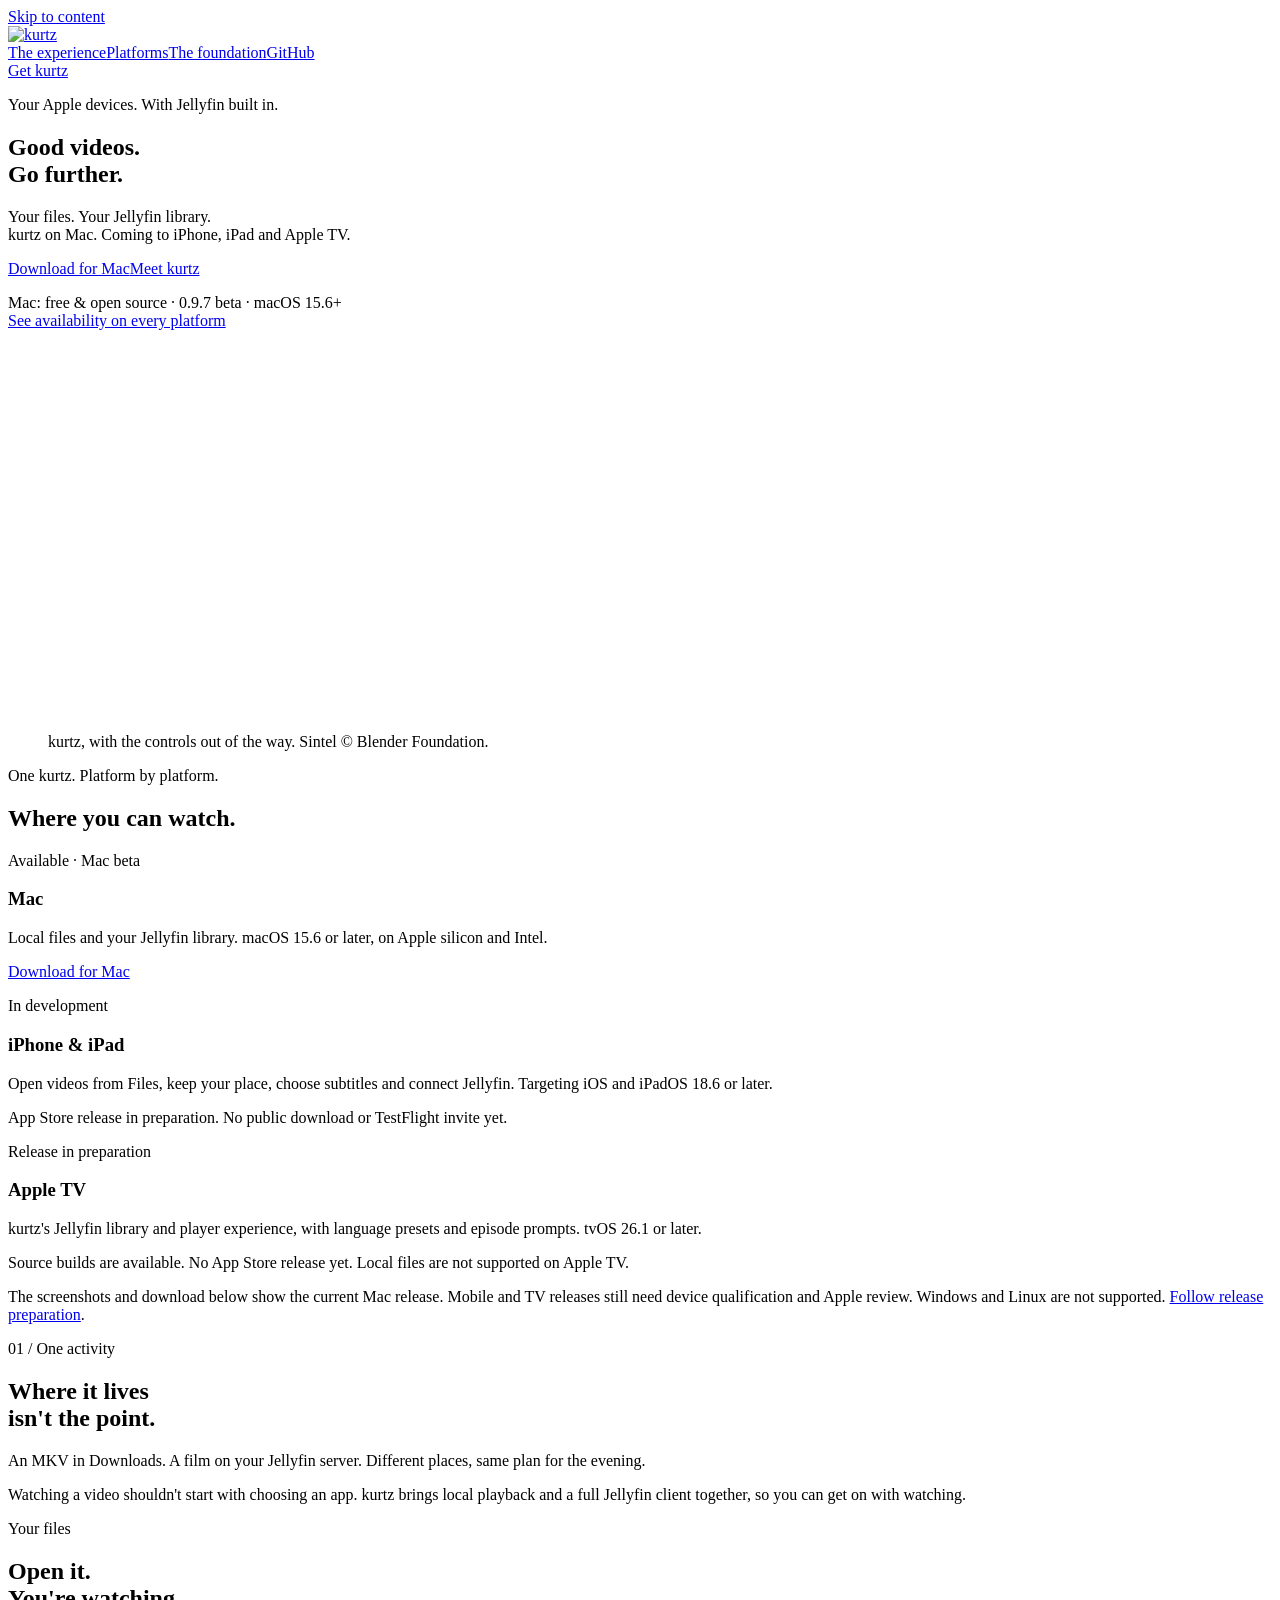
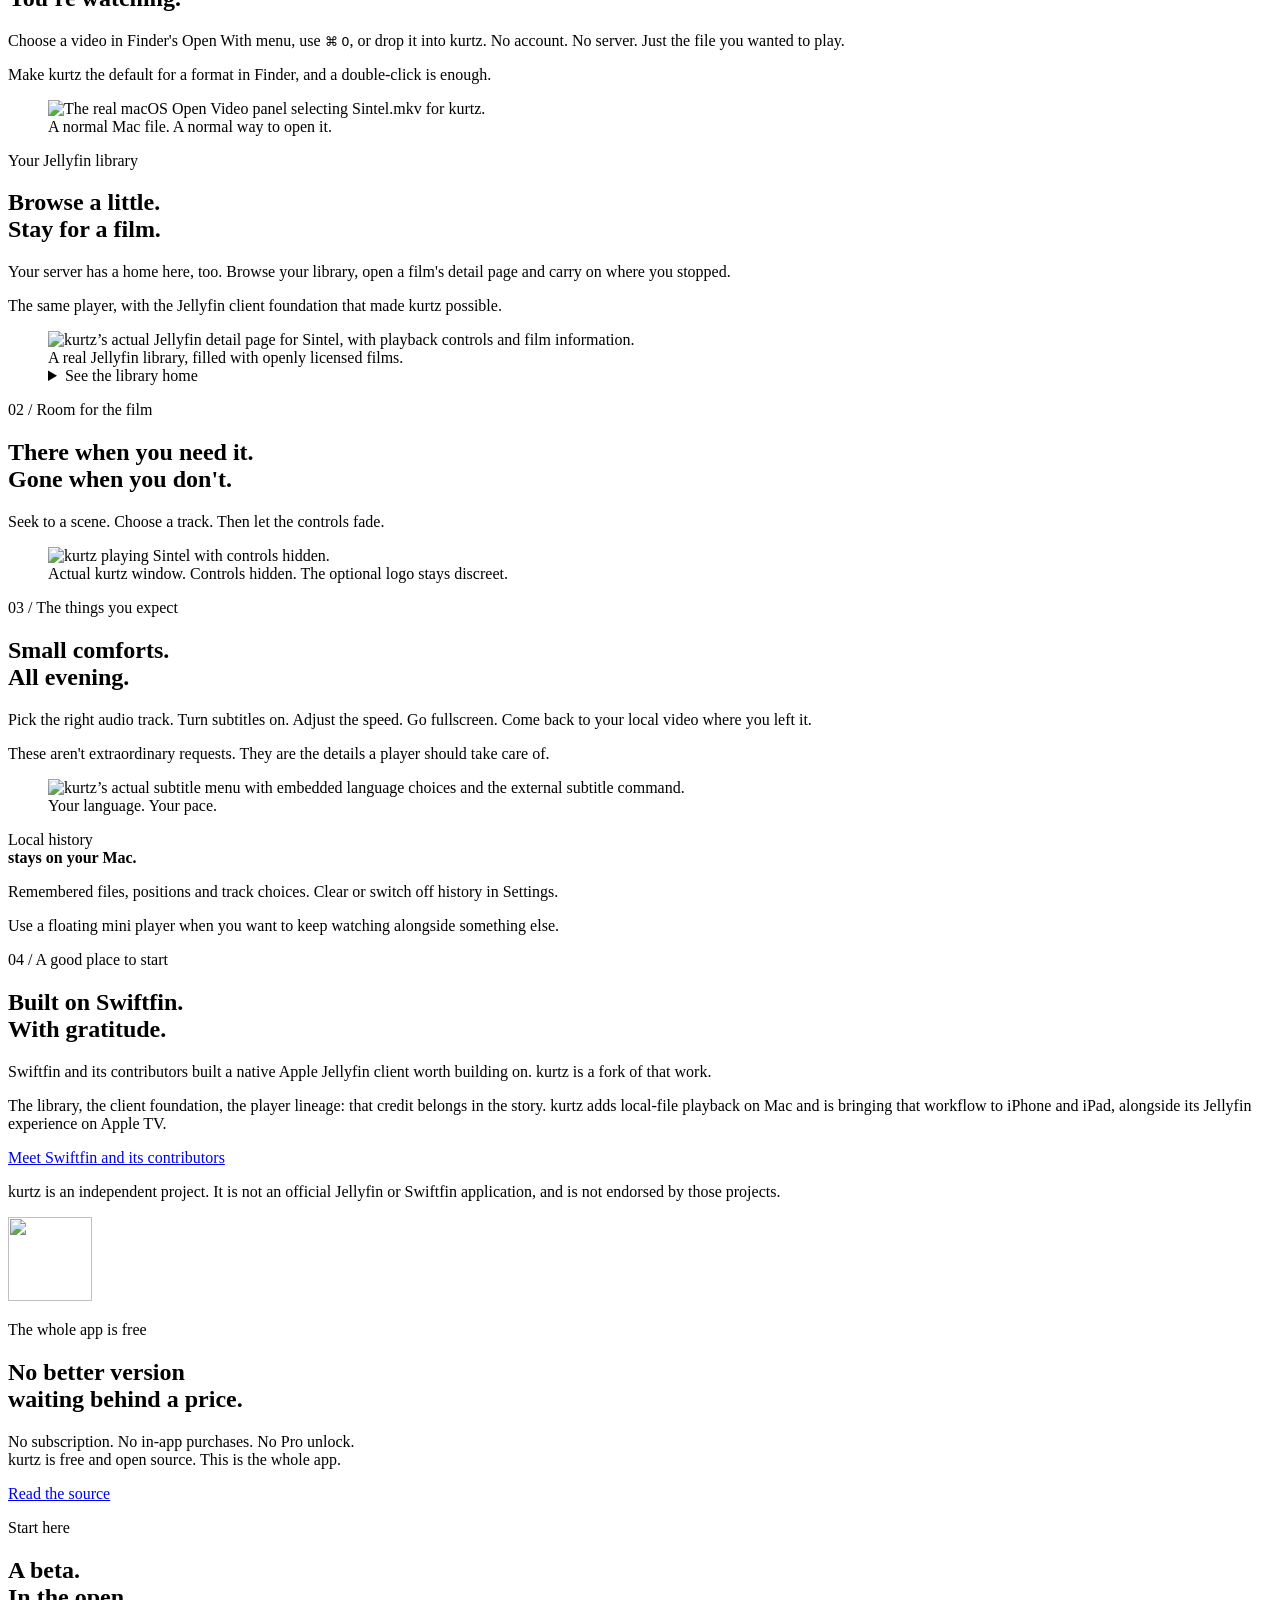
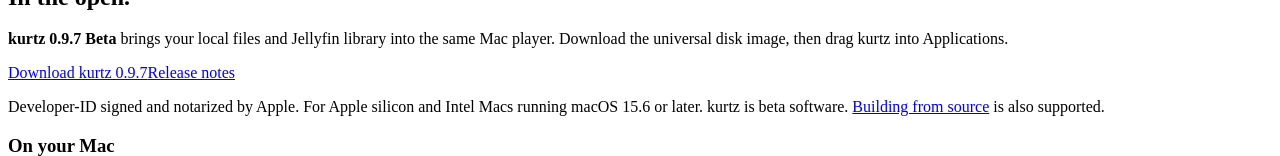
==== website/index.html @ 8265e125 "Publish verified pug installer revision and update download links [skip ci]" ====
<!doctype html>
<html lang="en">
<head>
  <meta charset="utf-8">
  <meta name="viewport" content="width=device-width, initial-scale=1">
  <title>kurtz — Good videos go further.</title>
  <meta name="description" content="kurtz for Mac, iPhone, iPad and Apple TV. Mac beta available now; iOS, iPadOS and tvOS releases in preparation. Free and open source, with Jellyfin built in.">
  <meta name="theme-color" content="#1f1f1f">
  <link rel="canonical" href="https://ralleur.github.io/kurtz/">
  <meta property="og:type" content="website">
  <meta property="og:title" content="kurtz — Good videos go further.">
  <meta property="og:description" content="Your files. Your Jellyfin library. Mac beta available now. iPhone, iPad and Apple TV releases in preparation. Free and open source.">
  <meta property="og:url" content="https://ralleur.github.io/kurtz/">
  <meta property="og:image" content="https://ralleur.github.io/kurtz/assets/social-preview.jpg">
  <meta property="og:image:width" content="1200">
  <meta property="og:image:height" content="630">
  <meta name="twitter:card" content="summary_large_image">
  <link rel="icon" type="image/png" href="assets/kurtz-icon.png">
  <link rel="stylesheet" href="style.css">
  <script src="site.js" defer></script>
</head>
<body>
<a class="skip" href="#main">Skip to content</a>
<header class="nav wrap">
  <a class="brand" href="#" aria-label="kurtz home"><img class="wordmark" src="assets/kurtz-wordmark.svg" alt="kurtz" width="400" height="128"></a>
  <nav aria-label="Main navigation"><a href="#experience">The experience</a><a href="#platforms">Platforms</a><a href="#foundation">The foundation</a><a href="https://github.com/ralleur/kurtz">GitHub</a></nav>
  <a class="nav-cta" href="#get-kurtz">Get kurtz</a>
</header>
<main id="main">
  <section class="hero wrap" aria-labelledby="hero-title">
    <p class="eyebrow">Your Apple devices. With Jellyfin built in.</p>
    <h1 id="hero-title">Good videos.<br>Go further<span class="accent">.</span></h1>
    <p class="intro">Your files. Your Jellyfin library.<br>kurtz on Mac. Coming to iPhone, iPad and Apple TV.</p>
    <div class="actions"><a class="button" href="https://github.com/ralleur/kurtz/releases/download/kurtz-0.9.7/kurtz-0.9.7-macOS-universal-r2.dmg">Download for Mac</a><a class="text-link" href="#experience">Meet kurtz</a></div>
    <p class="micro">Mac: free &amp; open source · 0.9.7 beta · macOS 15.6+<br><a href="#platforms">See availability on every platform</a></p>
    <figure class="hero-frame">
      <img src="assets/player-clean-823.webp" srcset="assets/player-clean-768.webp 768w, assets/player-clean-823.webp 823w" sizes="(max-width: 760px) 100vw, min(92vw, 1366px)" width="823" height="383" fetchpriority="high" alt="Sintel playing in the real kurtz Mac window with all playback controls hidden.">
      <figcaption>kurtz, with the controls out of the way. <span>Sintel © Blender Foundation.</span></figcaption>
    </figure>
  </section>

  <section class="platform-overview wrap" id="platforms" aria-labelledby="platforms-title">
    <p class="eyebrow">One kurtz. Platform by platform.</p>
    <h2 id="platforms-title">Where you can watch.</h2>
    <div class="platform-grid">
      <article><p class="availability">Available · Mac beta</p><h3>Mac</h3><p>Local files and your Jellyfin library. macOS 15.6 or later, on Apple silicon and Intel.</p><a class="text-link" href="#get-kurtz">Download for Mac</a></article>
      <article><p class="availability upcoming">In development</p><h3>iPhone &amp; iPad</h3><p>Open videos from Files, keep your place, choose subtitles and connect Jellyfin. Targeting iOS and iPadOS 18.6 or later.</p><p class="detail">App Store release in preparation. No public download or TestFlight invite yet.</p></article>
      <article><p class="availability upcoming">Release in preparation</p><h3>Apple TV</h3><p>kurtz's Jellyfin library and player experience, with language presets and episode prompts. tvOS 26.1 or later.</p><p class="detail">Source builds are available. No App Store release yet. Local files are not supported on Apple TV.</p></article>
    </div>
    <p class="detail">The screenshots and download below show the current Mac release. Mobile and TV releases still need device qualification and Apple review. Windows and Linux are not supported. <a href="https://github.com/ralleur/kurtz/blob/kurtz/docs/release/apple-release-plan.md">Follow release preparation</a>.</p>
  </section>

  <section class="story wrap" id="experience">
    <div class="section-label">01 / One activity</div>
    <div class="story-copy"><h2>Where it lives<br>isn't the point.</h2><p>An MKV in Downloads. A film on your Jellyfin server. Different places, same plan for the evening.</p><p>Watching a video shouldn't start with choosing an app. kurtz brings local playback and a full Jellyfin client together, so you can get on with watching.</p></div>
  </section>

  <section class="moments wrap" aria-label="Two ways to press play">
    <article class="moment">
      <div class="moment-copy"><p class="eyebrow">Your files</p><h2>Open it.<br>You're watching.</h2><p>Choose a video in Finder's Open With menu, use <kbd>⌘</kbd> <kbd>O</kbd>, or drop it into kurtz. No account. No server. Just the file you wanted to play.</p><p class="detail">Make kurtz the default for a format in Finder, and a double-click is enough.</p></div>
      <figure class="window-shot"><img src="assets/local-workflow.webp" width="880" height="448" loading="lazy" alt="The real macOS Open Video panel selecting Sintel.mkv for kurtz."><figcaption>A normal Mac file. A normal way to open it.</figcaption></figure>
    </article>
    <article class="moment library-moment">
      <div class="moment-copy"><p class="eyebrow">Your Jellyfin library</p><h2>Browse a little.<br>Stay for a film.</h2><p>Your server has a home here, too. Browse your library, open a film's detail page and carry on where you stopped.</p><p class="detail">The same player, with the Jellyfin client foundation that made kurtz possible.</p></div>
      <figure class="window-shot"><picture><source media="(max-width: 600px)" srcset="assets/jellyfin-detail.webp"><img src="assets/jellyfin-detail.webp" width="823" height="515" loading="lazy" alt="kurtz’s actual Jellyfin detail page for Sintel, with playback controls and film information."></picture><figcaption>A real Jellyfin library, filled with openly licensed films.</figcaption><details><summary>See the library home</summary><picture><source media="(max-width: 600px)" srcset="assets/jellyfin-home-mobile.webp" width="430" height="363"><img src="assets/jellyfin-home.webp" width="823" height="363" loading="lazy" alt="kurtz’s home page with three openly licensed demo films."></picture></details></figure>
    </article>
  </section>

  <section class="disappear" aria-labelledby="quiet-title">
    <div class="wrap"><p class="eyebrow">02 / Room for the film</p><h2 id="quiet-title">There when you need it.<br>Gone when you don't.</h2><p class="section-intro">Seek to a scene. Choose a track. Then let the controls fade.</p>
      <div class="comparison" data-player-comparison>
        <div class="state-switch" role="group" aria-label="Compare real player captures" hidden><button type="button" aria-pressed="true" data-state="clean">Just the video</button><button type="button" aria-pressed="false" data-state="controls">Show the controls</button></div>
        <figure><img id="comparison-image" src="assets/player-clean-823.webp" width="823" height="383" loading="lazy" alt="kurtz playing Sintel with controls hidden."><figcaption id="comparison-caption" aria-live="polite">Actual kurtz window. Controls hidden. The optional logo stays discreet.</figcaption></figure>
        <noscript><p><a href="assets/player-controls-823.webp">View the matching capture with controls visible.</a></p></noscript>
      </div>
    </div>
  </section>

  <section class="comfort wrap">
    <div class="section-label">03 / The things you expect</div>
    <div class="comfort-content"><h2>Small comforts.<br>All evening.</h2><p>Pick the right audio track. Turn subtitles on. Adjust the speed. Go fullscreen. Come back to your local video where you left it.</p><p>These aren't extraordinary requests. They are the details a player should take care of.</p><div class="comfort-pair"><figure><img src="assets/subtitles.webp" width="420" height="430" loading="lazy" alt="kurtz’s actual subtitle menu with embedded language choices and the external subtitle command."><figcaption>Your language. Your pace.</figcaption></figure><div class="quiet-note"><p>Local history<br><strong>stays on your Mac.</strong></p><p class="detail">Remembered files, positions and track choices. Clear or switch off history in Settings.</p><p class="detail">Use a floating mini player when you want to keep watching alongside something else.</p></div></div></div>
  </section>

  <section class="foundation" id="foundation"><div class="wrap foundation-grid">
    <p class="section-label">04 / A good place to start</p><div><h2>Built on Swiftfin.<br>With gratitude.</h2><p>Swiftfin and its contributors built a native Apple Jellyfin client worth building on. kurtz is a fork of that work.</p><p>The library, the client foundation, the player lineage: that credit belongs in the story. kurtz adds local-file playback on Mac and is bringing that workflow to iPhone and iPad, alongside its Jellyfin experience on Apple TV.</p><a class="text-link" href="https://github.com/jellyfin/Swiftfin">Meet Swiftfin and its contributors</a><p class="detail affiliation">kurtz is an independent project. It is not an official Jellyfin or Swiftfin application, and is not endorsed by those projects.</p></div>
  </div></section>

  <section class="free wrap"><img src="assets/kurtz-icon.png" alt="" width="84" height="84" loading="lazy"><p class="eyebrow">The whole app is free</p><h2>No better version<br>waiting behind a price.</h2><p>No subscription. No in-app purchases. No Pro unlock.<br>kurtz is free and open source. This is the whole app.</p><a class="text-link" href="https://github.com/ralleur/kurtz">Read the source</a></section>

  <section class="get wrap" id="get-kurtz"><div><p class="eyebrow">Start here</p><h2>A beta.<br>In the open.</h2><p><strong>kurtz 0.9.7 Beta</strong> brings your local files and Jellyfin library into the same Mac player. Download the universal disk image, then drag kurtz into Applications.</p><div class="actions"><a class="button" href="https://github.com/ralleur/kurtz/releases/download/kurtz-0.9.7/kurtz-0.9.7-macOS-universal-r2.dmg">Download kurtz 0.9.7</a><a class="text-link" href="https://github.com/ralleur/kurtz/releases/tag/kurtz-0.9.7">Release notes</a></div><p class="detail">Developer-ID signed and notarized by Apple. For Apple silicon and Intel Macs running macOS 15.6 or later. kurtz is beta software. <a href="https://github.com/ralleur/kurtz/blob/kurtz/docs/BUILDING.md">Building from source</a> is also supported.</p></div><div class="platforms"><h3>On your Mac</h3><p>macOS 15.6 or later. One universal DMG for Apple silicon and Intel. Built with Mac Catalyst; shown here on Apple silicon.</p><h3>On Apple TV</h3><p>kurtz's Jellyfin experience for tvOS 26.1+. Source builds are available; the App Store release is in preparation. See the platform overview for iPhone and iPad status.</p><h3>Worth knowing</h3><p>VLC is the default local engine; mpv is the alternative. Format support varies. The floating mini player is separate from system Picture-in-Picture.</p><a href="https://github.com/ralleur/kurtz/blob/kurtz/docs/product-audit.md">Read the verified status</a></div></section>
</main>
<footer class="wrap"><div class="footer-top"><a class="brand" href="#"><img src="assets/kurtz-icon.png" alt="" width="36" height="36">kurtz</a><nav aria-label="Footer"><a href="https://github.com/ralleur/kurtz">GitHub</a><a href="https://github.com/ralleur/kurtz/blob/kurtz/docs/BUILDING.md">Build &amp; contribute</a><a href="https://github.com/ralleur/kurtz/blob/kurtz/LICENSE.md">MPL-2.0</a><a href="credits.html">Media &amp; credits</a><a href="privacy.html">Privacy</a></nav></div><p>kurtz by <a href="https://www.youtube.com/@ralleurapps">Ralleur</a>. Based on Swiftfin. Made for the moment you press play.</p><p class="credits">Real app captures. Demo films © Blender Foundation and the Caminandes team; <a href="credits.html">sources, adaptations and licenses</a>. Playback libraries retain their own licenses and notices.</p></footer>
</body>
</html>
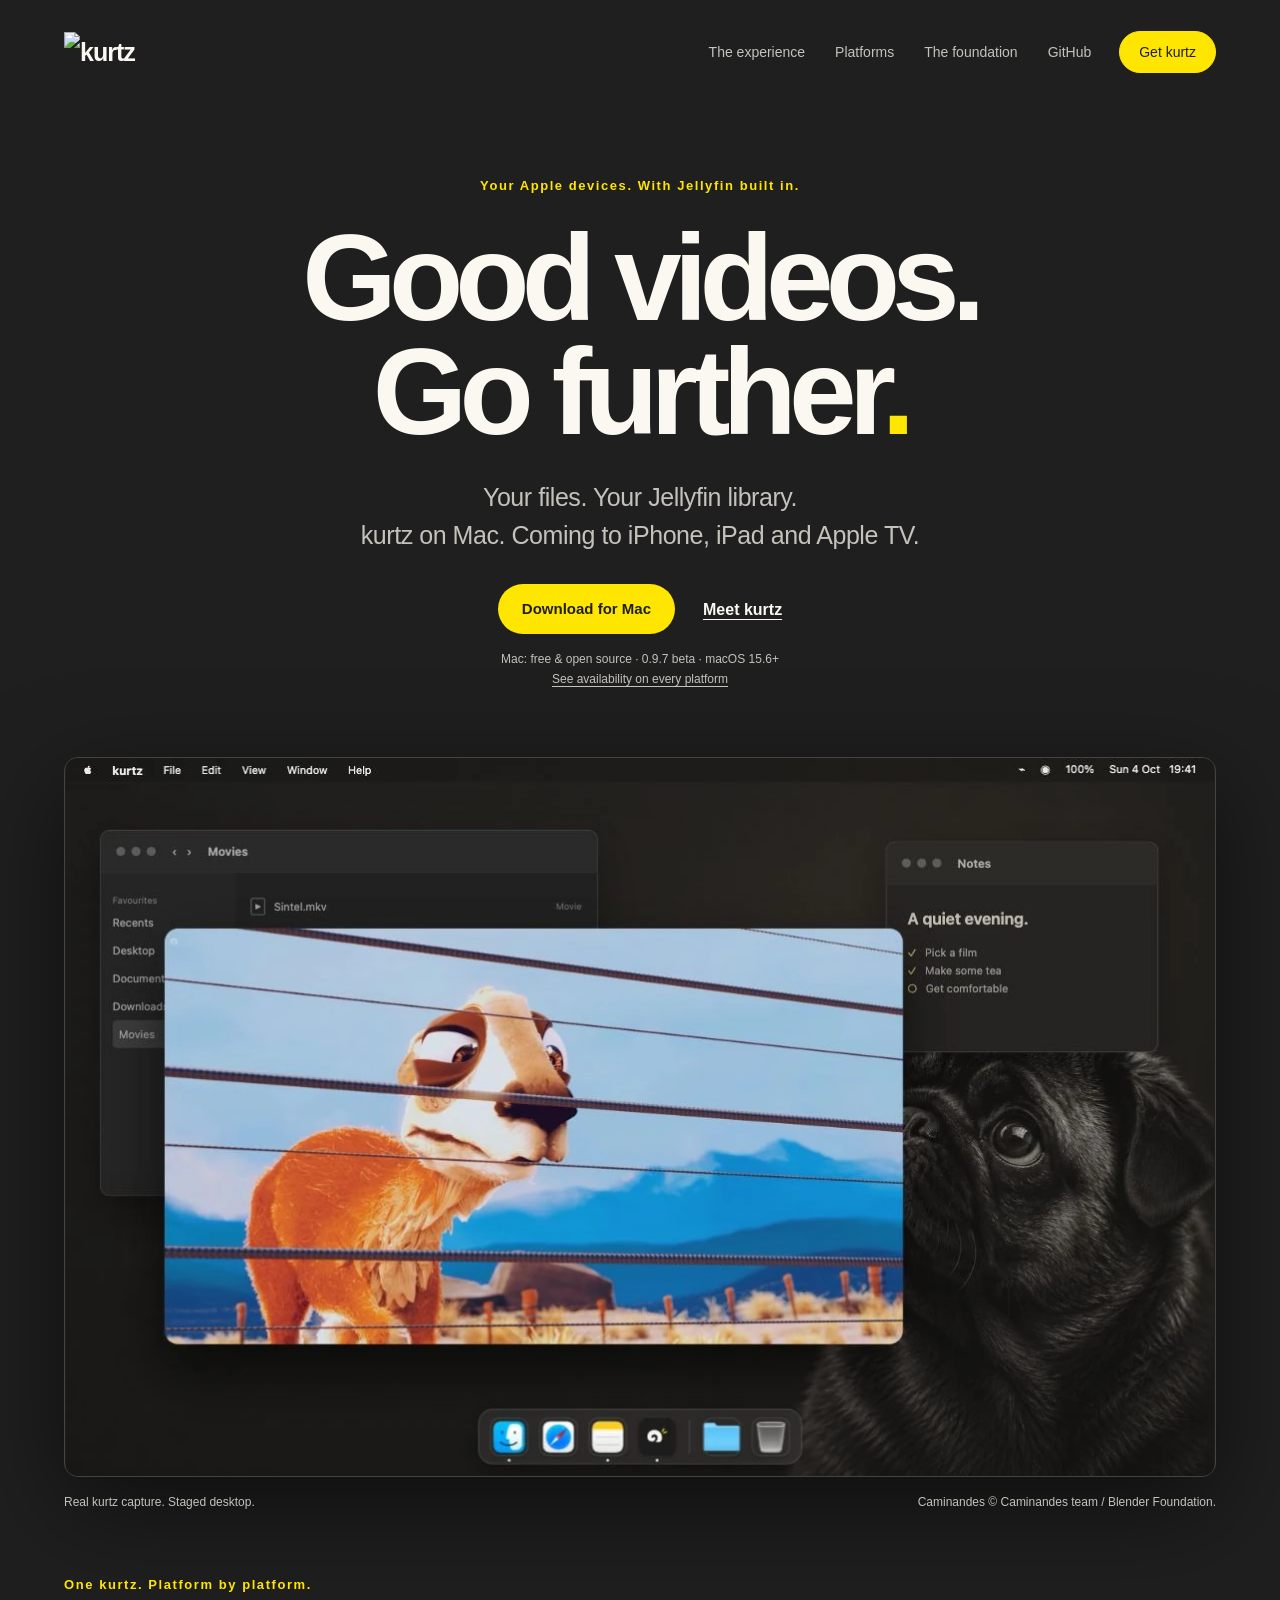
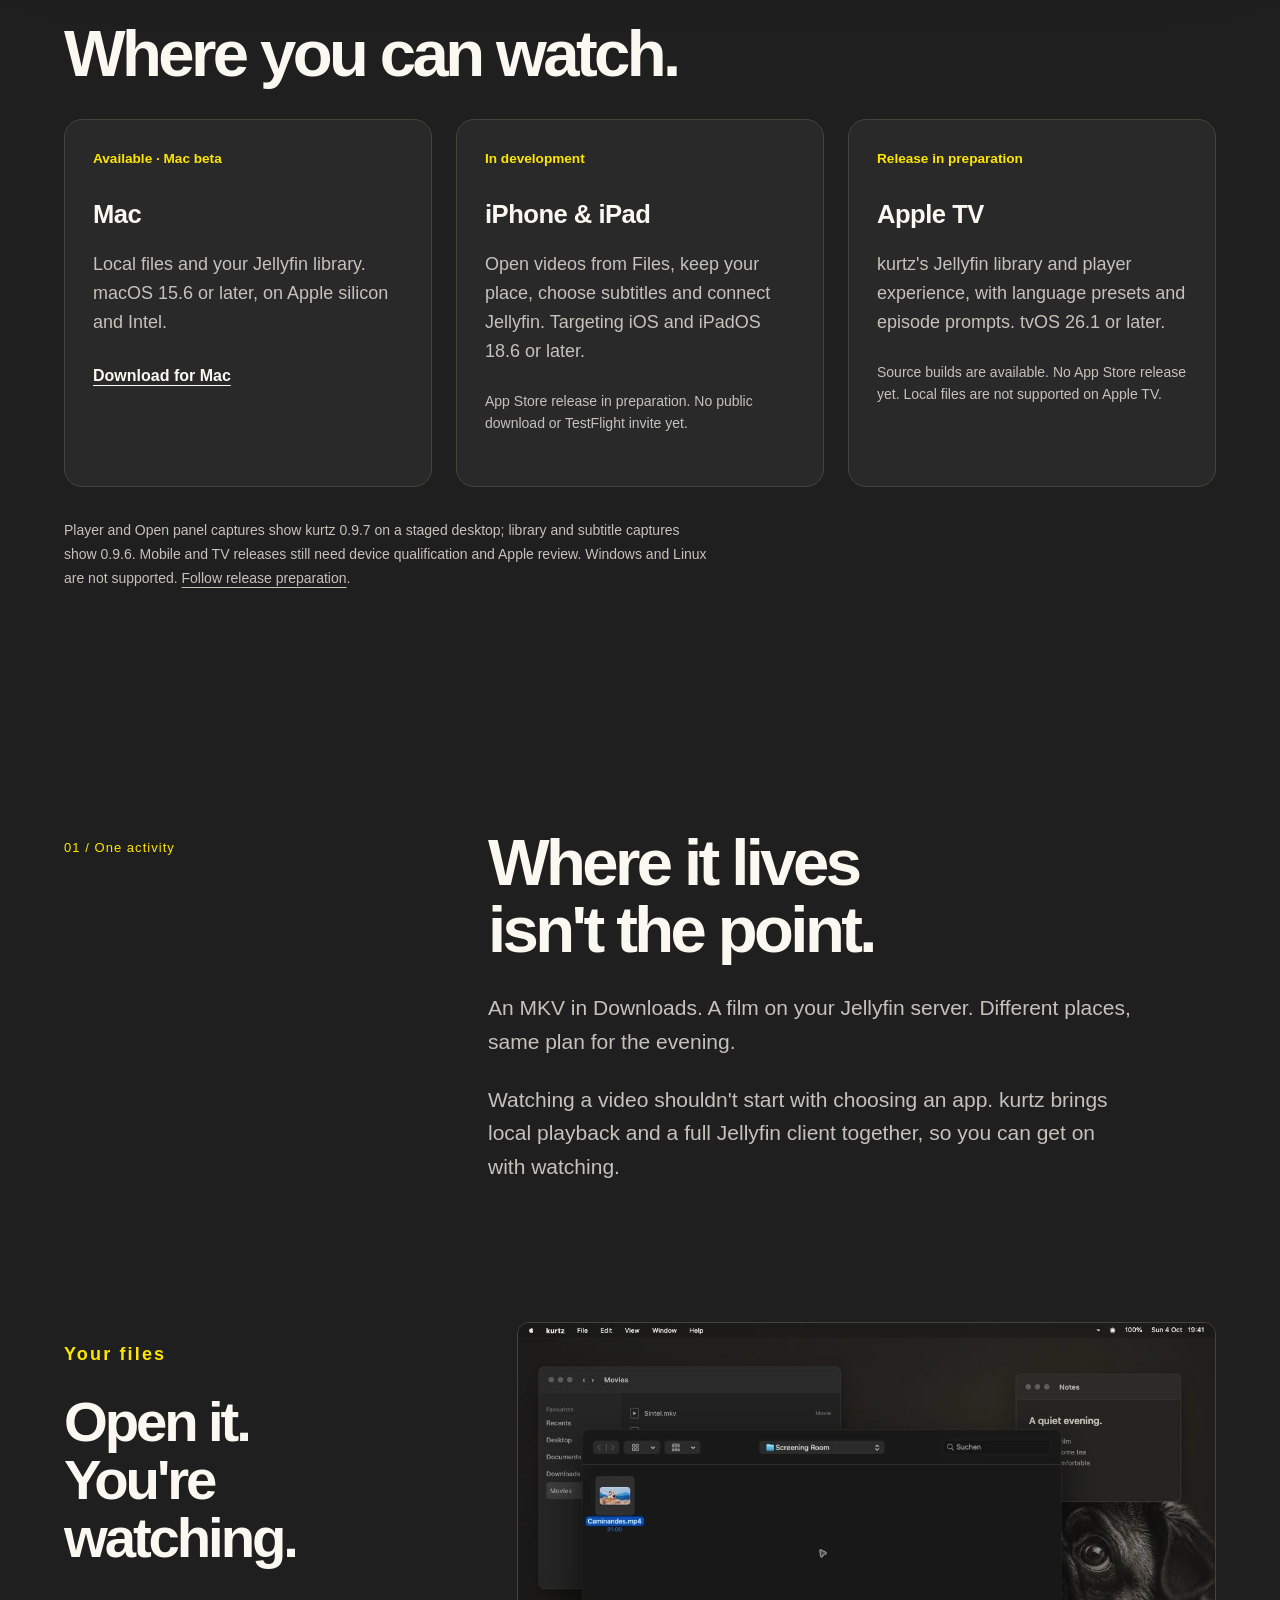
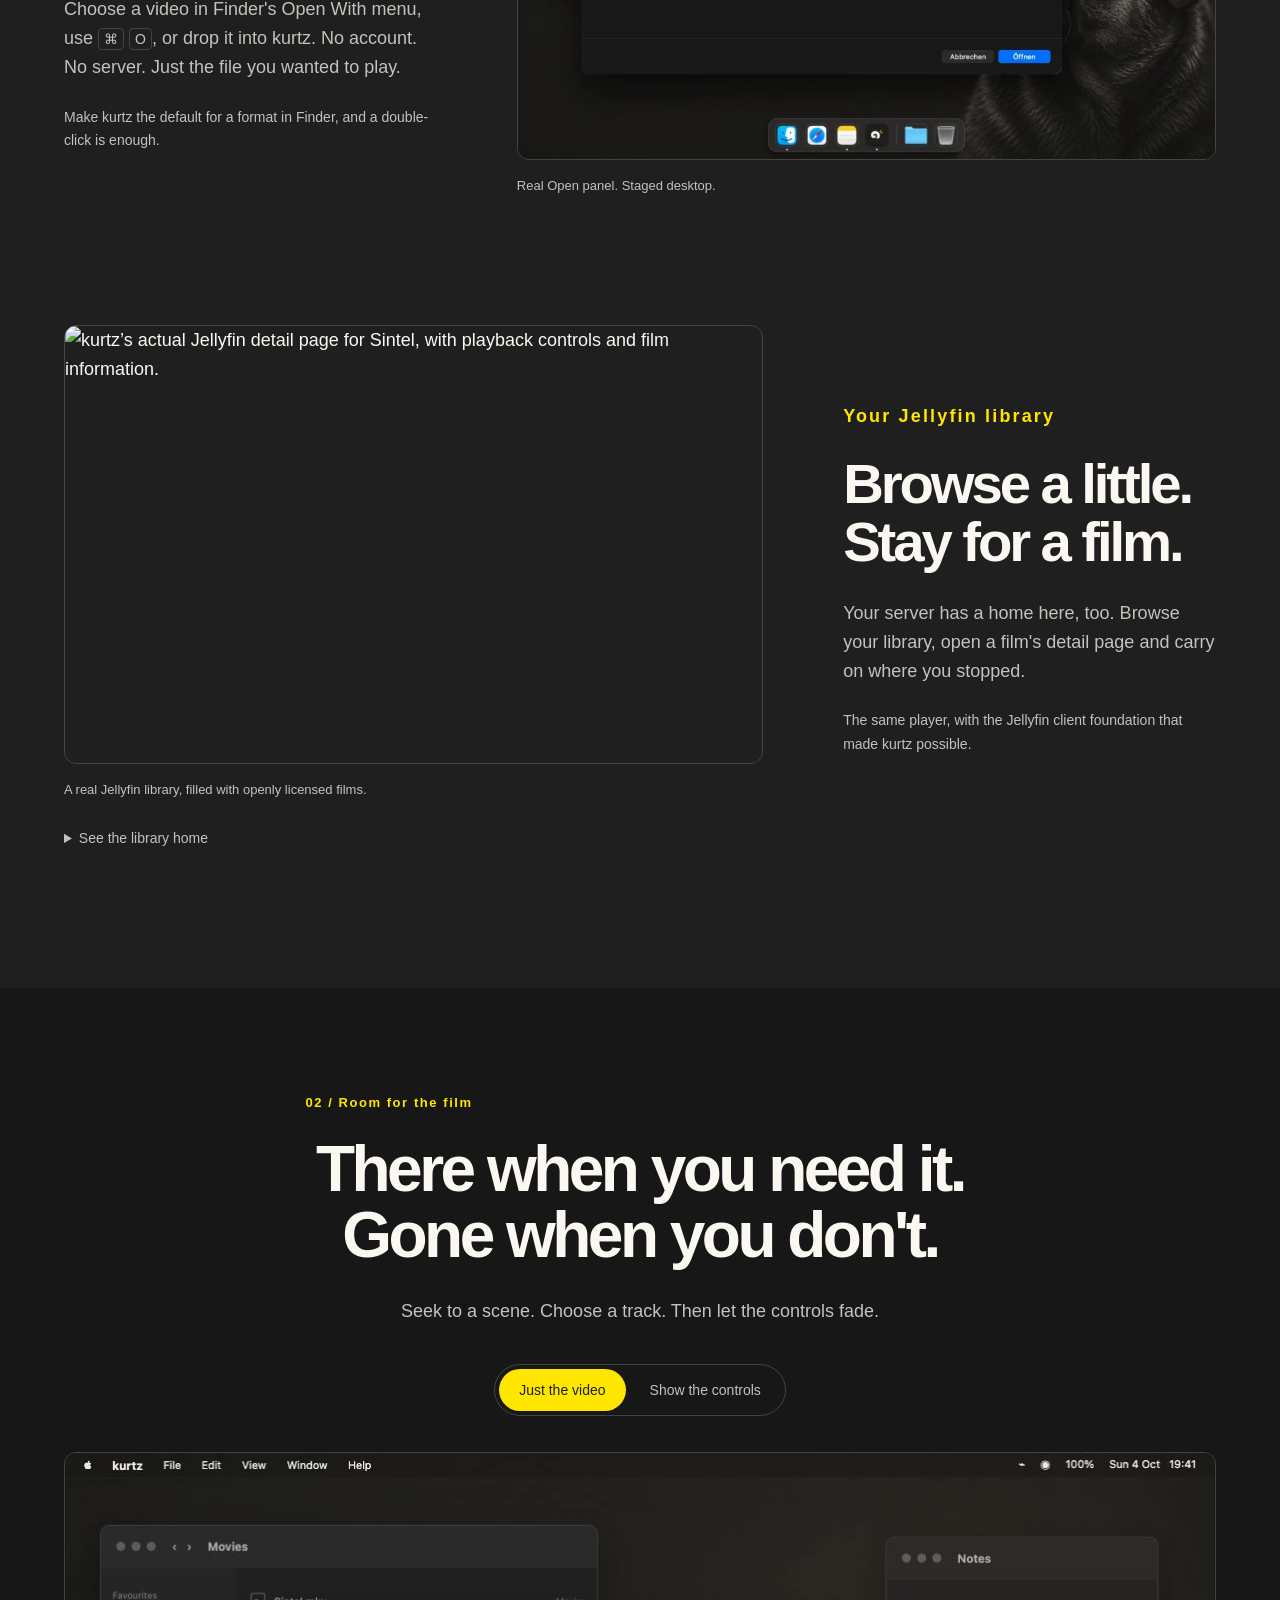
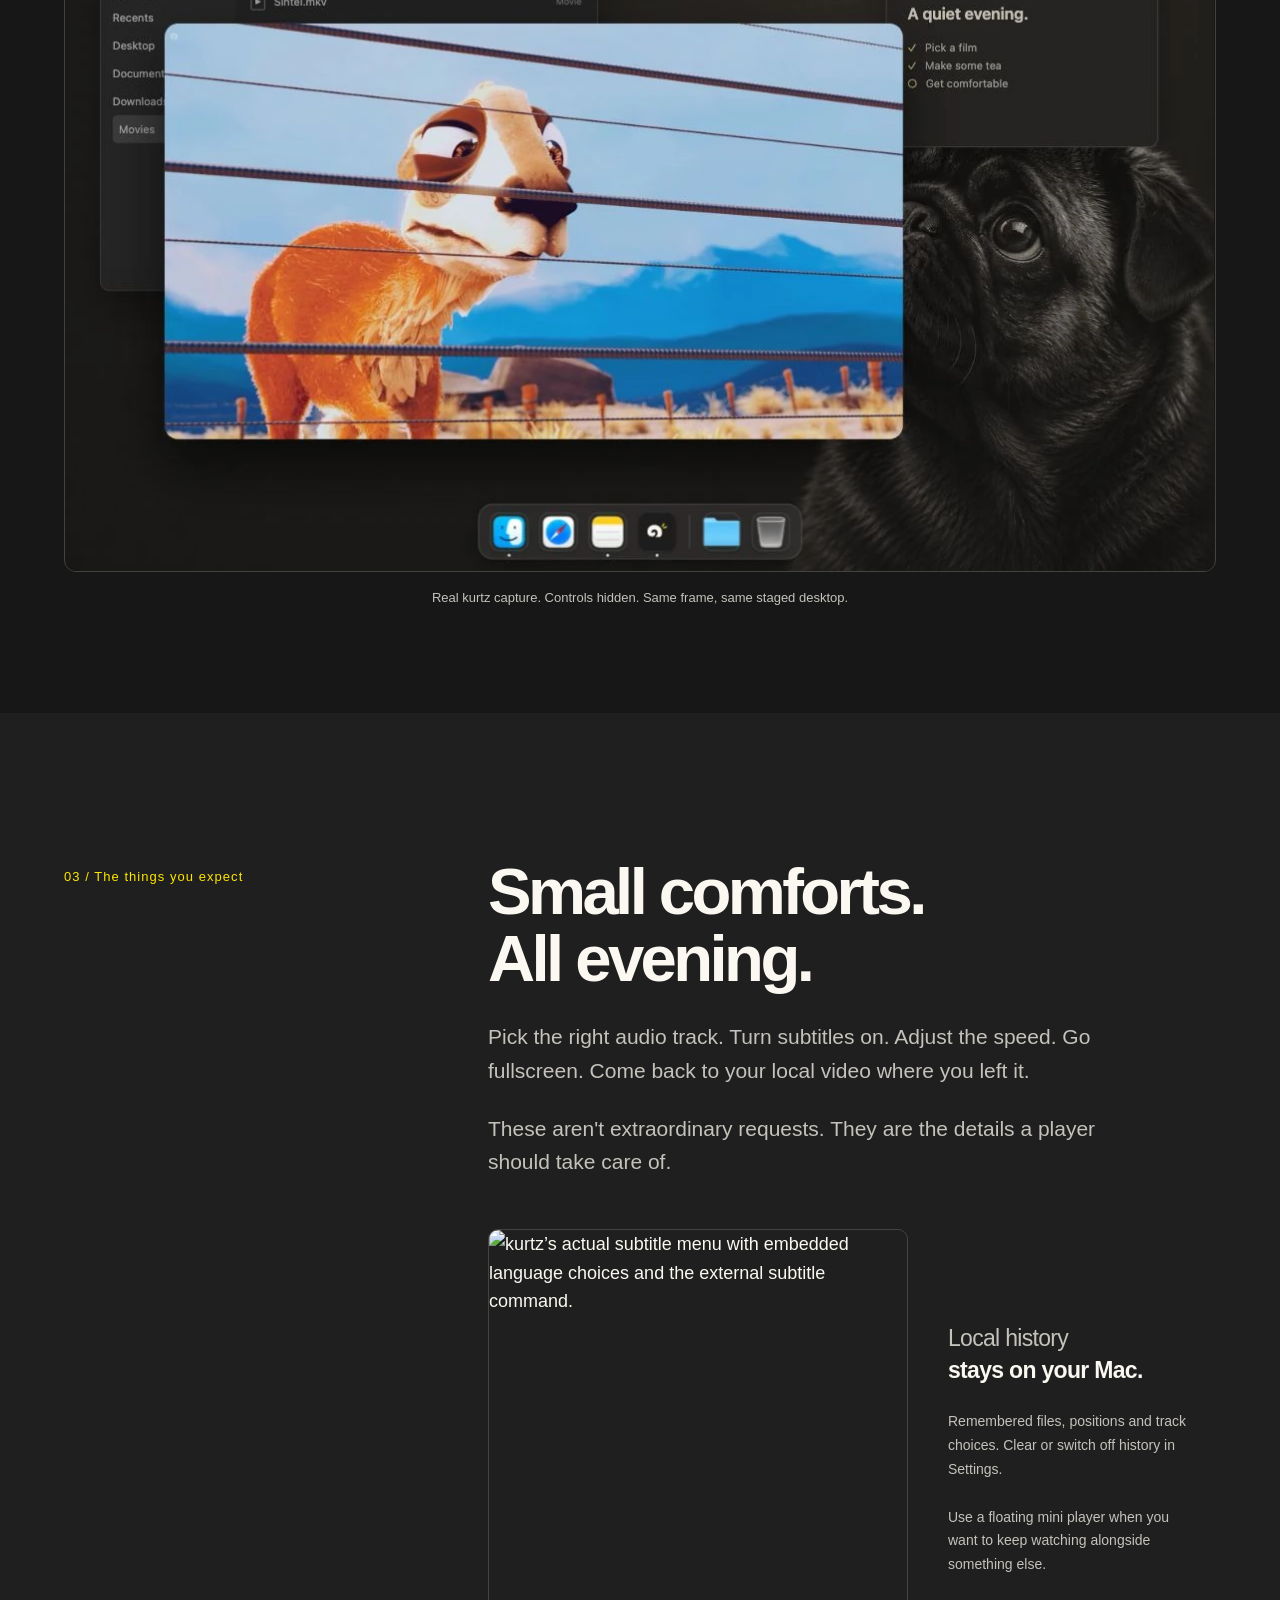
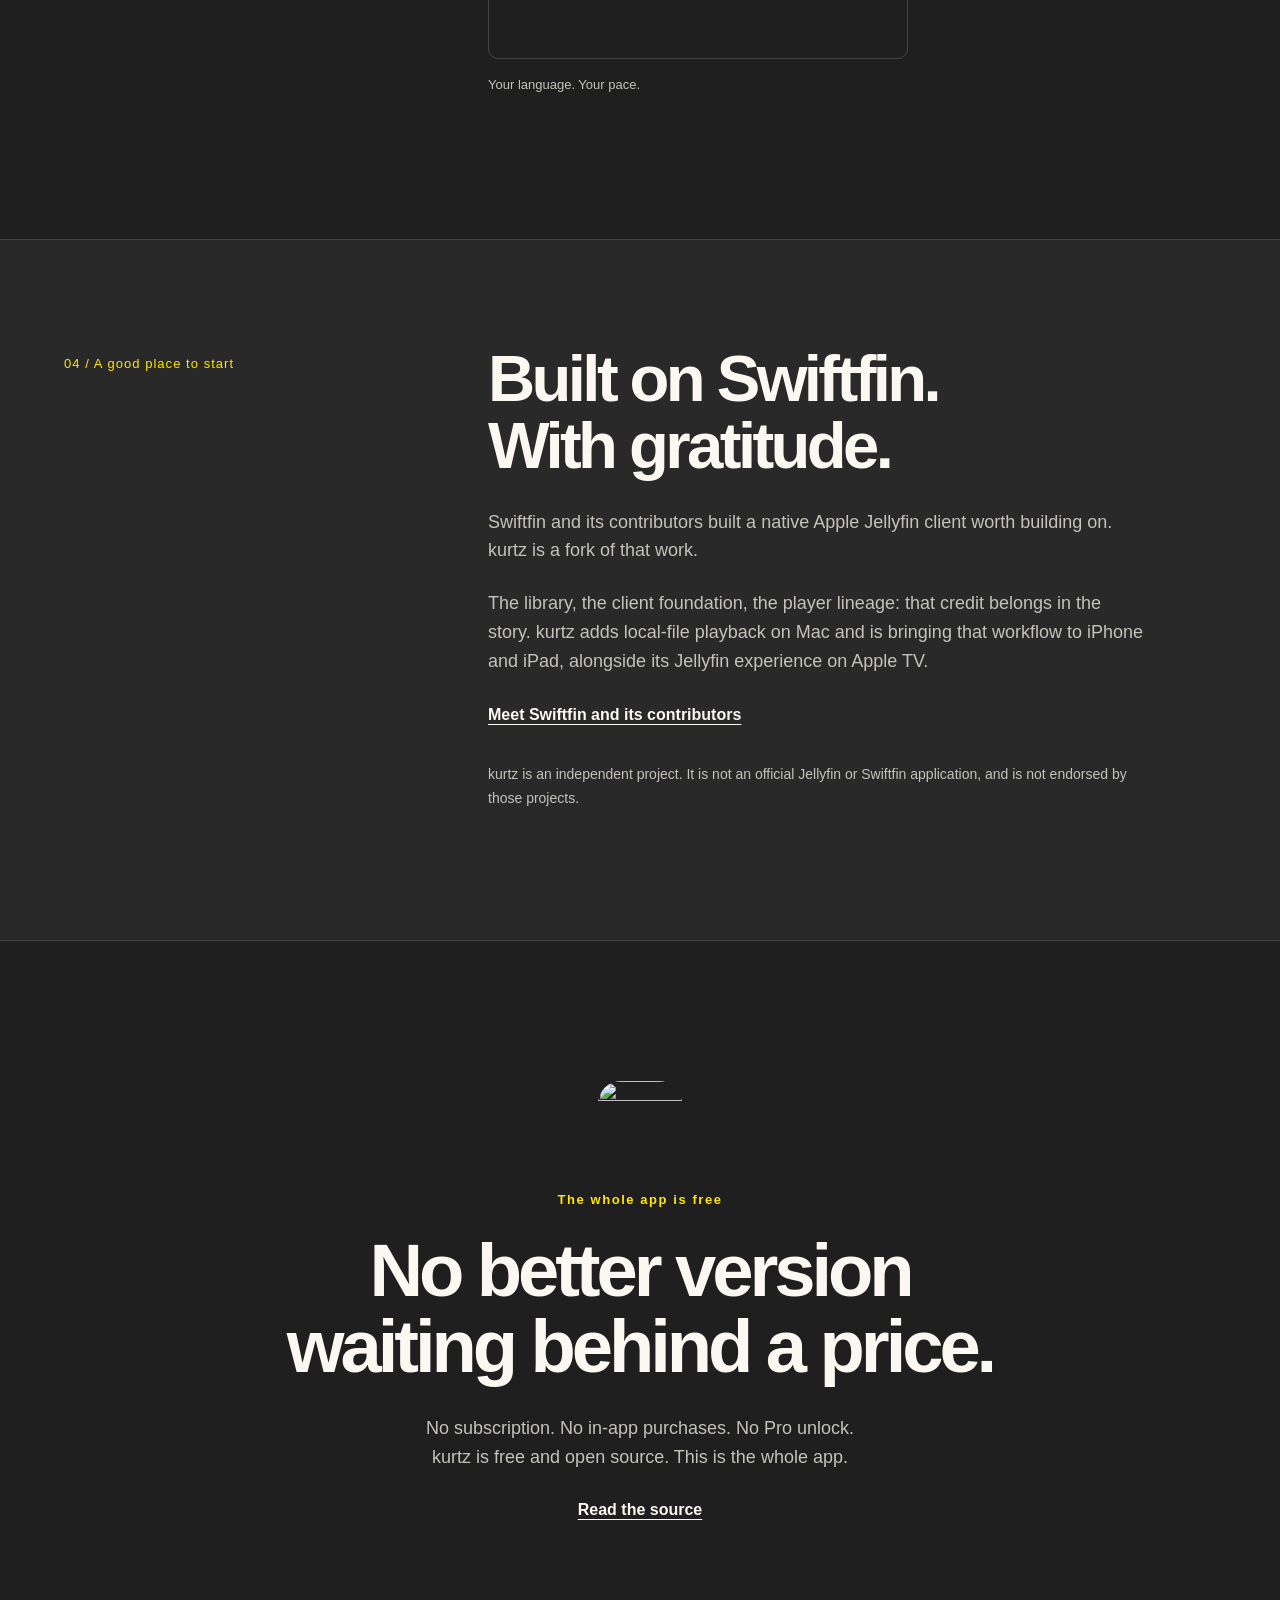
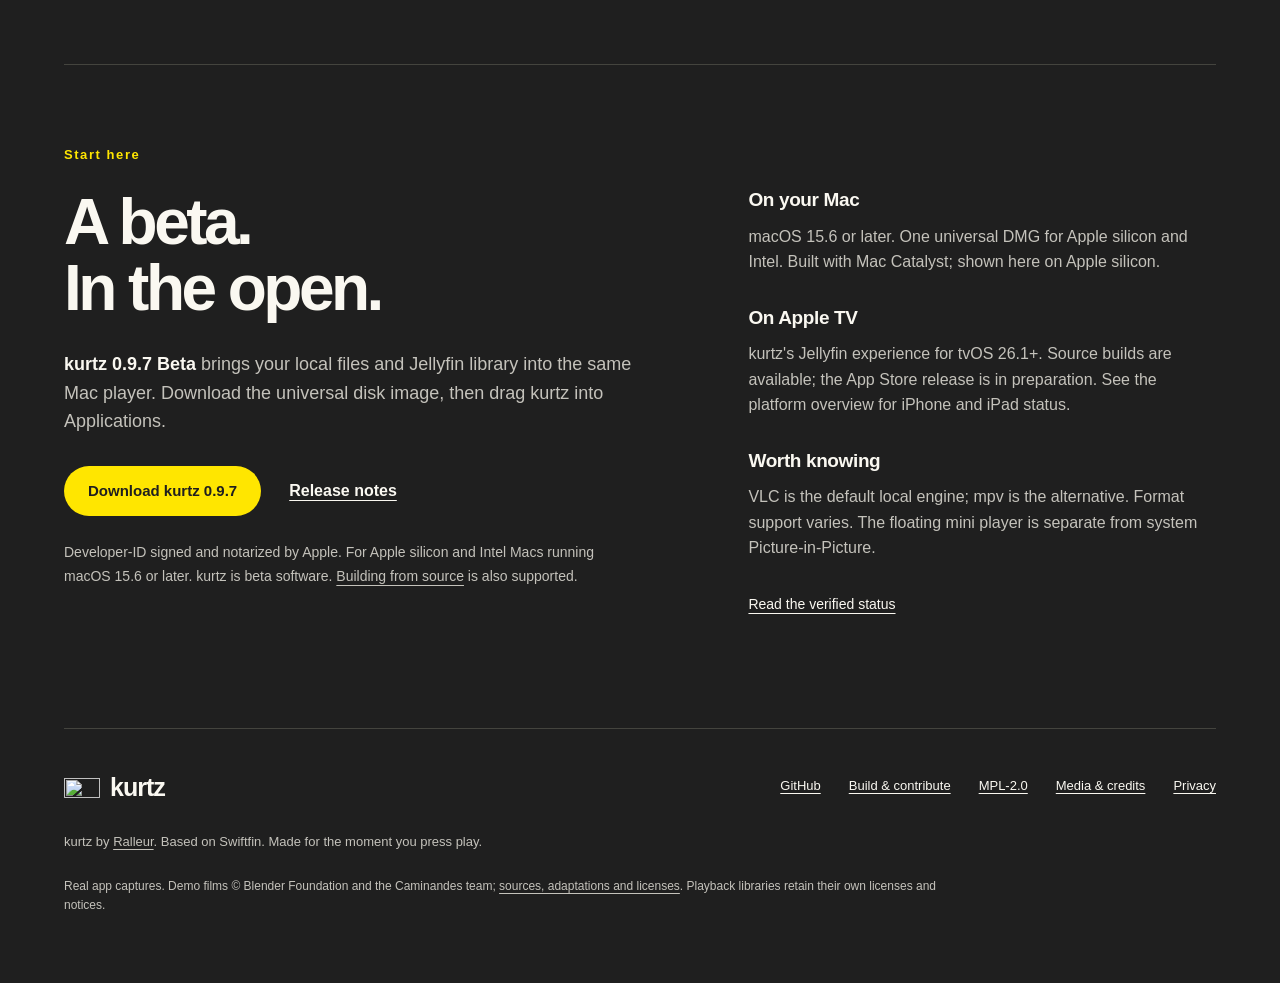
==== commit 28c54101: "Show kurtz on a staged Mac desktop with subtle pug wallpaper" ====
--- a/website/index.html
+++ b/website/index.html
@@ -31,11 +31,11 @@
     <p class="eyebrow">Your Apple devices. With Jellyfin built in.</p>
     <h1 id="hero-title">Good videos.<br>Go further<span class="accent">.</span></h1>
     <p class="intro">Your files. Your Jellyfin library.<br>kurtz on Mac. Coming to iPhone, iPad and Apple TV.</p>
-    <div class="actions"><a class="button" href="https://github.com/ralleur/kurtz/releases/download/kurtz-0.9.7/kurtz-0.9.7-macOS-universal-r2.dmg">Download for Mac</a><a class="text-link" href="#experience">Meet kurtz</a></div>
+    <div class="actions"><a class="button" href="https://github.com/ralleur/kurtz/releases/download/kurtz-0.9.7/kurtz-0.9.7-macOS-universal-r3.dmg">Download for Mac</a><a class="text-link" href="#experience">Meet kurtz</a></div>
     <p class="micro">Mac: free &amp; open source · 0.9.7 beta · macOS 15.6+<br><a href="#platforms">See availability on every platform</a></p>
     <figure class="hero-frame">
-      <img src="assets/player-clean-823.webp" srcset="assets/player-clean-768.webp 768w, assets/player-clean-823.webp 823w" sizes="(max-width: 760px) 100vw, min(92vw, 1366px)" width="823" height="383" fetchpriority="high" alt="Sintel playing in the real kurtz Mac window with all playback controls hidden.">
-      <figcaption>kurtz, with the controls out of the way. <span>Sintel © Blender Foundation.</span></figcaption>
+      <img src="assets/desktop-clean-1152.webp" srcset="assets/desktop-clean-768.webp 768w, assets/desktop-clean-1152.webp 1152w" sizes="(max-width: 760px) 100vw, min(92vw, 1366px)" width="1152" height="720" fetchpriority="high" alt="Caminandes in the real kurtz player, staged on a Mac desktop with Finder, Notes and a subtle pug wallpaper. Controls hidden.">
+      <figcaption>Real kurtz capture. Staged desktop. <span>Caminandes © Caminandes team / Blender Foundation.</span></figcaption>
     </figure>
   </section>
 
@@ -47,7 +47,7 @@
       <article><p class="availability upcoming">In development</p><h3>iPhone &amp; iPad</h3><p>Open videos from Files, keep your place, choose subtitles and connect Jellyfin. Targeting iOS and iPadOS 18.6 or later.</p><p class="detail">App Store release in preparation. No public download or TestFlight invite yet.</p></article>
       <article><p class="availability upcoming">Release in preparation</p><h3>Apple TV</h3><p>kurtz's Jellyfin library and player experience, with language presets and episode prompts. tvOS 26.1 or later.</p><p class="detail">Source builds are available. No App Store release yet. Local files are not supported on Apple TV.</p></article>
     </div>
-    <p class="detail">The screenshots and download below show the current Mac release. Mobile and TV releases still need device qualification and Apple review. Windows and Linux are not supported. <a href="https://github.com/ralleur/kurtz/blob/kurtz/docs/release/apple-release-plan.md">Follow release preparation</a>.</p>
+    <p class="detail">Player and Open panel captures show kurtz 0.9.7 on a staged desktop; library and subtitle captures show 0.9.6. Mobile and TV releases still need device qualification and Apple review. Windows and Linux are not supported. <a href="https://github.com/ralleur/kurtz/blob/kurtz/docs/release/apple-release-plan.md">Follow release preparation</a>.</p>
   </section>
 
   <section class="story wrap" id="experience">
@@ -58,7 +58,7 @@
   <section class="moments wrap" aria-label="Two ways to press play">
     <article class="moment">
       <div class="moment-copy"><p class="eyebrow">Your files</p><h2>Open it.<br>You're watching.</h2><p>Choose a video in Finder's Open With menu, use <kbd>⌘</kbd> <kbd>O</kbd>, or drop it into kurtz. No account. No server. Just the file you wanted to play.</p><p class="detail">Make kurtz the default for a format in Finder, and a double-click is enough.</p></div>
-      <figure class="window-shot"><img src="assets/local-workflow.webp" width="880" height="448" loading="lazy" alt="The real macOS Open Video panel selecting Sintel.mkv for kurtz."><figcaption>A normal Mac file. A normal way to open it.</figcaption></figure>
+      <figure class="window-shot"><img src="assets/desktop-open-1152.webp" width="1152" height="720" loading="lazy" alt="The real macOS Open Video panel selecting Caminandes.mp4, staged on the pug desktop."><figcaption>Real Open panel. Staged desktop.</figcaption></figure>
     </article>
     <article class="moment library-moment">
       <div class="moment-copy"><p class="eyebrow">Your Jellyfin library</p><h2>Browse a little.<br>Stay for a film.</h2><p>Your server has a home here, too. Browse your library, open a film's detail page and carry on where you stopped.</p><p class="detail">The same player, with the Jellyfin client foundation that made kurtz possible.</p></div>
@@ -70,8 +70,8 @@
     <div class="wrap"><p class="eyebrow">02 / Room for the film</p><h2 id="quiet-title">There when you need it.<br>Gone when you don't.</h2><p class="section-intro">Seek to a scene. Choose a track. Then let the controls fade.</p>
       <div class="comparison" data-player-comparison>
         <div class="state-switch" role="group" aria-label="Compare real player captures" hidden><button type="button" aria-pressed="true" data-state="clean">Just the video</button><button type="button" aria-pressed="false" data-state="controls">Show the controls</button></div>
-        <figure><img id="comparison-image" src="assets/player-clean-823.webp" width="823" height="383" loading="lazy" alt="kurtz playing Sintel with controls hidden."><figcaption id="comparison-caption" aria-live="polite">Actual kurtz window. Controls hidden. The optional logo stays discreet.</figcaption></figure>
-        <noscript><p><a href="assets/player-controls-823.webp">View the matching capture with controls visible.</a></p></noscript>
+        <figure><img id="comparison-image" src="assets/desktop-clean-1152.webp" width="1152" height="720" loading="lazy" alt="The same real kurtz window playing Caminandes on a staged Mac desktop, with controls hidden."><figcaption id="comparison-caption" aria-live="polite">Real kurtz capture. Controls hidden. Same frame, same staged desktop.</figcaption></figure>
+        <noscript><p><a href="assets/desktop-controls-1152.webp">View the matching capture with controls visible.</a></p></noscript>
       </div>
     </div>
   </section>
@@ -87,7 +87,7 @@
 
   <section class="free wrap"><img src="assets/kurtz-icon.png" alt="" width="84" height="84" loading="lazy"><p class="eyebrow">The whole app is free</p><h2>No better version<br>waiting behind a price.</h2><p>No subscription. No in-app purchases. No Pro unlock.<br>kurtz is free and open source. This is the whole app.</p><a class="text-link" href="https://github.com/ralleur/kurtz">Read the source</a></section>
 
-  <section class="get wrap" id="get-kurtz"><div><p class="eyebrow">Start here</p><h2>A beta.<br>In the open.</h2><p><strong>kurtz 0.9.7 Beta</strong> brings your local files and Jellyfin library into the same Mac player. Download the universal disk image, then drag kurtz into Applications.</p><div class="actions"><a class="button" href="https://github.com/ralleur/kurtz/releases/download/kurtz-0.9.7/kurtz-0.9.7-macOS-universal-r2.dmg">Download kurtz 0.9.7</a><a class="text-link" href="https://github.com/ralleur/kurtz/releases/tag/kurtz-0.9.7">Release notes</a></div><p class="detail">Developer-ID signed and notarized by Apple. For Apple silicon and Intel Macs running macOS 15.6 or later. kurtz is beta software. <a href="https://github.com/ralleur/kurtz/blob/kurtz/docs/BUILDING.md">Building from source</a> is also supported.</p></div><div class="platforms"><h3>On your Mac</h3><p>macOS 15.6 or later. One universal DMG for Apple silicon and Intel. Built with Mac Catalyst; shown here on Apple silicon.</p><h3>On Apple TV</h3><p>kurtz's Jellyfin experience for tvOS 26.1+. Source builds are available; the App Store release is in preparation. See the platform overview for iPhone and iPad status.</p><h3>Worth knowing</h3><p>VLC is the default local engine; mpv is the alternative. Format support varies. The floating mini player is separate from system Picture-in-Picture.</p><a href="https://github.com/ralleur/kurtz/blob/kurtz/docs/product-audit.md">Read the verified status</a></div></section>
+  <section class="get wrap" id="get-kurtz"><div><p class="eyebrow">Start here</p><h2>A beta.<br>In the open.</h2><p><strong>kurtz 0.9.7 Beta</strong> brings your local files and Jellyfin library into the same Mac player. Download the universal disk image, then drag kurtz into Applications.</p><div class="actions"><a class="button" href="https://github.com/ralleur/kurtz/releases/download/kurtz-0.9.7/kurtz-0.9.7-macOS-universal-r3.dmg">Download kurtz 0.9.7</a><a class="text-link" href="https://github.com/ralleur/kurtz/releases/tag/kurtz-0.9.7">Release notes</a></div><p class="detail">Developer-ID signed and notarized by Apple. For Apple silicon and Intel Macs running macOS 15.6 or later. kurtz is beta software. <a href="https://github.com/ralleur/kurtz/blob/kurtz/docs/BUILDING.md">Building from source</a> is also supported.</p></div><div class="platforms"><h3>On your Mac</h3><p>macOS 15.6 or later. One universal DMG for Apple silicon and Intel. Built with Mac Catalyst; shown here on Apple silicon.</p><h3>On Apple TV</h3><p>kurtz's Jellyfin experience for tvOS 26.1+. Source builds are available; the App Store release is in preparation. See the platform overview for iPhone and iPad status.</p><h3>Worth knowing</h3><p>VLC is the default local engine; mpv is the alternative. Format support varies. The floating mini player is separate from system Picture-in-Picture.</p><a href="https://github.com/ralleur/kurtz/blob/kurtz/docs/product-audit.md">Read the verified status</a></div></section>
 </main>
 <footer class="wrap"><div class="footer-top"><a class="brand" href="#"><img src="assets/kurtz-icon.png" alt="" width="36" height="36">kurtz</a><nav aria-label="Footer"><a href="https://github.com/ralleur/kurtz">GitHub</a><a href="https://github.com/ralleur/kurtz/blob/kurtz/docs/BUILDING.md">Build &amp; contribute</a><a href="https://github.com/ralleur/kurtz/blob/kurtz/LICENSE.md">MPL-2.0</a><a href="credits.html">Media &amp; credits</a><a href="privacy.html">Privacy</a></nav></div><p>kurtz by <a href="https://www.youtube.com/@ralleurapps">Ralleur</a>. Based on Swiftfin. Made for the moment you press play.</p><p class="credits">Real app captures. Demo films © Blender Foundation and the Caminandes team; <a href="credits.html">sources, adaptations and licenses</a>. Playback libraries retain their own licenses and notices.</p></footer>
 </body>
--- a/website/style.css
+++ b/website/style.css
@@ -0,0 +1,23 @@
+@font-face{font-family:Sora;font-style:normal;font-weight:400;font-display:swap;src:url(assets/fonts/Sora-Regular.woff2) format("woff2")}
+@font-face{font-family:Sora;font-style:normal;font-weight:600;font-display:swap;src:url(assets/fonts/Sora-SemiBold.woff2) format("woff2")}
+@font-face{font-family:Sora;font-style:normal;font-weight:700;font-display:swap;src:url(assets/fonts/Sora-Bold.woff2) format("woff2")}
+:root{color-scheme:dark;--bg:#1f1f1f;--panel:#292929;--ink:#faf8f1;--muted:#c4c2bb;--accent:#ffe600;--line:#44443e;font-family:"Sora",-apple-system,BlinkMacSystemFont,"Segoe UI",sans-serif;font-synthesis:none}*{box-sizing:border-box}html{scroll-behavior:smooth;scroll-padding-top:32px}body{margin:0;background:var(--bg);color:var(--ink);font-size:18px;line-height:1.6}a{color:inherit;text-underline-offset:.25em}a:hover{color:var(--accent)}button,a{-webkit-tap-highlight-color:transparent}button{font:inherit}button:focus-visible,a:focus-visible{outline:3px solid var(--accent);outline-offset:6px;border-radius:4px}img{max-width:100%;height:auto;display:block}figure{margin:0}figcaption{color:var(--muted);font-size:13px;line-height:1.5;margin-top:16px}h1,h2,h3,p{margin-top:0}h1,h2{font-weight:650;letter-spacing:-.055em;line-height:1.03}h2{font-size:clamp(38px,5.1vw,70px);margin-bottom:28px}h3{font-size:19px;letter-spacing:-.02em;margin:0 0 8px}p{color:var(--muted);max-width:650px;margin-bottom:24px}strong{color:var(--ink);font-weight:600}.wrap{width:min(1366px,90%);margin-inline:auto}.skip{position:absolute;left:16px;top:-100px;padding:12px;background:var(--ink);color:var(--bg);z-index:20}.skip:focus{top:16px}.nav{display:flex;align-items:center;gap:28px;height:104px}.brand{display:flex;align-items:center;gap:10px;text-decoration:none;font-size:25px;font-weight:650;letter-spacing:-.04em}.brand .wordmark{width:126px;height:auto;border-radius:0;flex-shrink:0}.nav nav{margin-left:auto;display:flex;gap:30px;font-size:14px}.nav nav a{text-decoration:none;color:#c4c2bb}.nav-cta{font-size:14px;text-decoration:none;border:1px solid #44443e;border-radius:30px;padding:9px 19px}.hero{text-align:center;padding-top:72px}.eyebrow{font-size:13px;font-weight:600;letter-spacing:.12em;text-transform:none;color:var(--accent);margin-bottom:24px}.hero .eyebrow,.hero p{margin-inline:auto}.hero h1{font-size:clamp(72px,9.5vw,136px);margin:0 0 30px;line-height:.94;letter-spacing:-.065em}.accent{color:var(--accent)}.intro{font-size:clamp(19px,2vw,25px);line-height:1.5;letter-spacing:-.018em}.actions{display:flex;align-items:center;gap:28px;flex-wrap:wrap;margin:30px 0 16px}.hero .actions{justify-content:center}.button{display:inline-flex;background:#ffe600;color:#1f1f1f;text-decoration:none;padding:13px 24px;border-radius:28px;font-size:15px;font-weight:650}.button:hover{background:#faf8f1;color:#1f1f1f}.text-link{font-size:16px;font-weight:550}.micro{font-size:12px;color:#c4c2bb}.hero-frame{margin-top:68px}.hero-frame img{width:100%;border-radius:14px;box-shadow:0 30px 100px #0008;border:1px solid #44443e}.hero-frame figcaption{display:flex;justify-content:space-between;gap:20px;font-size:12px}.story{display:grid;grid-template-columns:1fr 2fr;gap:60px;padding:150px 0 115px}.section-label{font-size:13px;color:var(--accent);letter-spacing:.08em;text-transform:none;padding-top:9px}.story-copy{max-width:720px}.story-copy p{font-size:21px}.moment{display:grid;grid-template-columns:.8fr 1.5fr;gap:80px;align-items:center;margin-bottom:130px}.moment h2{font-size:clamp(38px,4.4vw,58px)}.moment-copy p{font-size:18px}.moment-copy .detail,.detail{font-size:14px;color:var(--muted);line-height:1.7}.window-shot img{width:100%;border:1px solid #44443e;border-radius:12px}.library-moment{grid-template-columns:1.5fr .8fr}.library-moment .moment-copy{order:2}.library-moment .window-shot{order:1}.disappear{padding:105px 0;background:#171717;text-align:center}.disappear h2{font-size:clamp(36px,5vw,66px)}.section-intro{margin:0 auto 34px}.state-switch{display:inline-flex;border:1px solid #44443e;padding:4px;border-radius:40px;margin:4px auto 36px;gap:4px}.state-switch[hidden]{display:none}.state-switch button{border:0;border-radius:30px;background:transparent;color:#c4c2bb;padding:10px 20px;font-size:14px;cursor:pointer}.state-switch button[aria-pressed=true]{background:#ffe600;color:#1f1f1f}.comparison img{width:100%;border-radius:12px;border:1px solid #44443e}.comfort{display:grid;grid-template-columns:1fr 2fr;gap:60px;padding:145px 0}.comfort-content>p{font-size:21px}.comfort-pair{display:grid;grid-template-columns:1.2fr .9fr;gap:40px;align-items:center;margin-top:50px}.comfort-pair img{border-radius:10px;border:1px solid var(--line)}.quiet-note>p:first-child{font-size:23px;line-height:1.4;letter-spacing:-.03em}.foundation{background:#292929;border-top:1px solid #44443e;border-bottom:1px solid #44443e;padding:105px 0}.foundation-grid{display:grid;grid-template-columns:1fr 2fr;gap:60px}.foundation p{max-width:660px}.affiliation{margin-top:35px}.free{padding:140px 0;text-align:center}.free img{margin:0 auto 25px;border-radius:23px}.free p{margin-inline:auto}.free h2{font-size:clamp(38px,5.8vw,80px)}.free>.eyebrow{margin-bottom:22px}.get{display:grid;grid-template-columns:1.25fr 1fr;gap:100px;padding:80px 0 110px;border-top:1px solid var(--line)}.get h2{font-size:64px}.get .detail{max-width:530px;margin-top:25px}.platforms{padding-top:40px}.platforms p{font-size:16px;margin-bottom:28px}.platforms a{font-size:14px}footer{border-top:1px solid var(--line);padding:38px 0 44px}.footer-top{display:flex;justify-content:space-between;align-items:center;gap:30px;margin-bottom:25px}.footer-top nav{display:flex;gap:28px;font-size:13px;flex-wrap:wrap}footer p{font-size:13px;max-width:880px}.credits{font-size:12px;color:#c4c2bb}kbd{font:inherit;font-size:14px;border:1px solid #44443e;border-radius:4px;padding:2px 5px}.credit-page{max-width:900px;padding:65px 0}.credit-page h1{font-size:64px}.credit-page h2{font-size:28px;letter-spacing:-.03em;margin-top:50px}.credit-page p,.credit-page li{font-size:17px}.credit-page p{max-width:100%}@media(max-width:1000px){.wrap{width:90%}.nav nav{gap:20px}.moment{gap:38px}.story,.comfort,.foundation-grid{grid-template-columns:1fr 2.5fr;gap:32px}.get{gap:60px}.comfort-pair{grid-template-columns:1fr}.hero{padding-top:48px}.hero-frame{margin-top:50px}}@media(max-width:700px){body{font-size:17px}.wrap{width:89%}.nav{height:80px;gap:14px}.nav nav a:not(:last-child){display:none}.nav nav{margin-left:auto}.brand{font-size:22px}.brand .wordmark{width:108px;height:auto}.nav-cta{padding:8px 14px;font-size:13px}.hero{padding-top:46px}.hero .eyebrow{font-size:11px;letter-spacing:.07em}.hero h1{font-size:clamp(64px,14vw,96px)}.hero .intro{font-size:19px}.hero .actions{gap:24px}.hero-frame{width:112.36%;margin-left:-6.18%;margin-top:45px}.hero-frame img{border-radius:0;border-left:0;border-right:0;min-height:270px;object-fit:cover;object-position:65% center}.hero-frame figcaption{display:block;padding:0 20px;font-size:11px}.hero-frame figcaption span{display:block;margin-top:4px}.story,.comfort,.foundation-grid{display:block}.story{padding:84px 0 65px}.section-label{margin-bottom:28px}.story-copy p,.comfort-content>p{font-size:18px}.moment,.library-moment{display:flex;flex-direction:column;gap:28px;align-items:stretch;margin-bottom:80px}.library-moment .moment-copy{order:0}.library-moment .window-shot{order:1}.moment-copy{max-width:520px}.window-shot picture img{max-height:540px;object-fit:contain;background:#1b1b1b}.window-shot figcaption{font-size:12px}.disappear{padding:74px 0}.disappear h2{font-size:38px}.state-switch button{padding:10px 14px;font-size:13px}.comparison figure{overflow:auto}.comparison img{max-width:none;width:820px;height:auto}.comparison figcaption{text-align:left;font-size:12px}.comfort{padding:80px 0}.comfort-pair{gap:26px}.comfort-pair figure{max-width:100%}.quiet-note{padding-top:5px}.foundation{padding:70px 0}.foundation h2{font-size:40px}.free{padding:85px 0}.free h2{font-size:42px}.free p{font-size:17px}.get{display:block;padding:65px 0}.get h2{font-size:54px}.platforms{border-top:1px solid var(--line);margin-top:42px;padding-top:32px}.footer-top{align-items:flex-start;flex-direction:column}.footer-top nav{gap:15px 24px}.credit-page h1{font-size:45px}}@media(prefers-reduced-motion:reduce){html{scroll-behavior:auto}*,*::before,*::after{animation:none!important;transition:none!important}}
+details{margin-top:20px;font-size:14px;color:var(--muted)}summary{cursor:pointer;padding:8px 0}details[open] img{margin-top:14px}
+
+/* Public availability is separate from platform build support. */
+.platform-overview { padding-block: 64px; scroll-margin-top: 24px; }
+.platform-grid { display: grid; grid-template-columns: repeat(3, minmax(0, 1fr)); gap: 24px; margin-block: 32px; }
+.platform-grid article { padding: 28px; border: 1px solid #44443e; border-radius: 18px; background: #292929; }
+.platform-grid h3 { font-size: 1.6rem; margin-block: 16px; }
+.platform-grid p { line-height: 1.6; }
+.availability { color: #ffe600; font-size: .85rem; font-weight: 600; }
+.availability.upcoming { color: #ffe600; }
+@media (max-width: 850px) { .platform-grid { grid-template-columns: 1fr; } }
+
+/* kurtz: brand accents keep dark text for contrast. */
+.button,.nav-cta{background:var(--accent);color:#1f1f1f;border-color:var(--accent)}.button:hover,.nav-cta:hover{background:#faf8f1;color:#1f1f1f}.wordmark{width:142px}.hero h1{font-weight:700;letter-spacing:-.065em}.hero-frame{border-color:#45443a}.brand img:not(.wordmark){border-radius:22%}
+
+.platform-grid article{background:var(--panel);border-color:var(--line)}.availability,.availability.upcoming{color:var(--accent)}.nav nav a,.credits{color:var(--muted)}
+
+/* Preserve the full desktop composition on all screen sizes. */
+.hero-frame,.comparison figure{max-width:1152px;margin-inline:auto}.hero-frame img,.comparison img{width:100%;max-width:100%;height:auto;min-height:0;object-fit:contain;aspect-ratio:8/5}.comparison figure{overflow:visible}@media(max-width:700px){.hero-frame{width:100%;margin-left:0}.hero-frame img{border-radius:10px;border:1px solid var(--line)}.hero-frame figcaption{padding:0}.comparison img{width:100%;max-width:100%}}
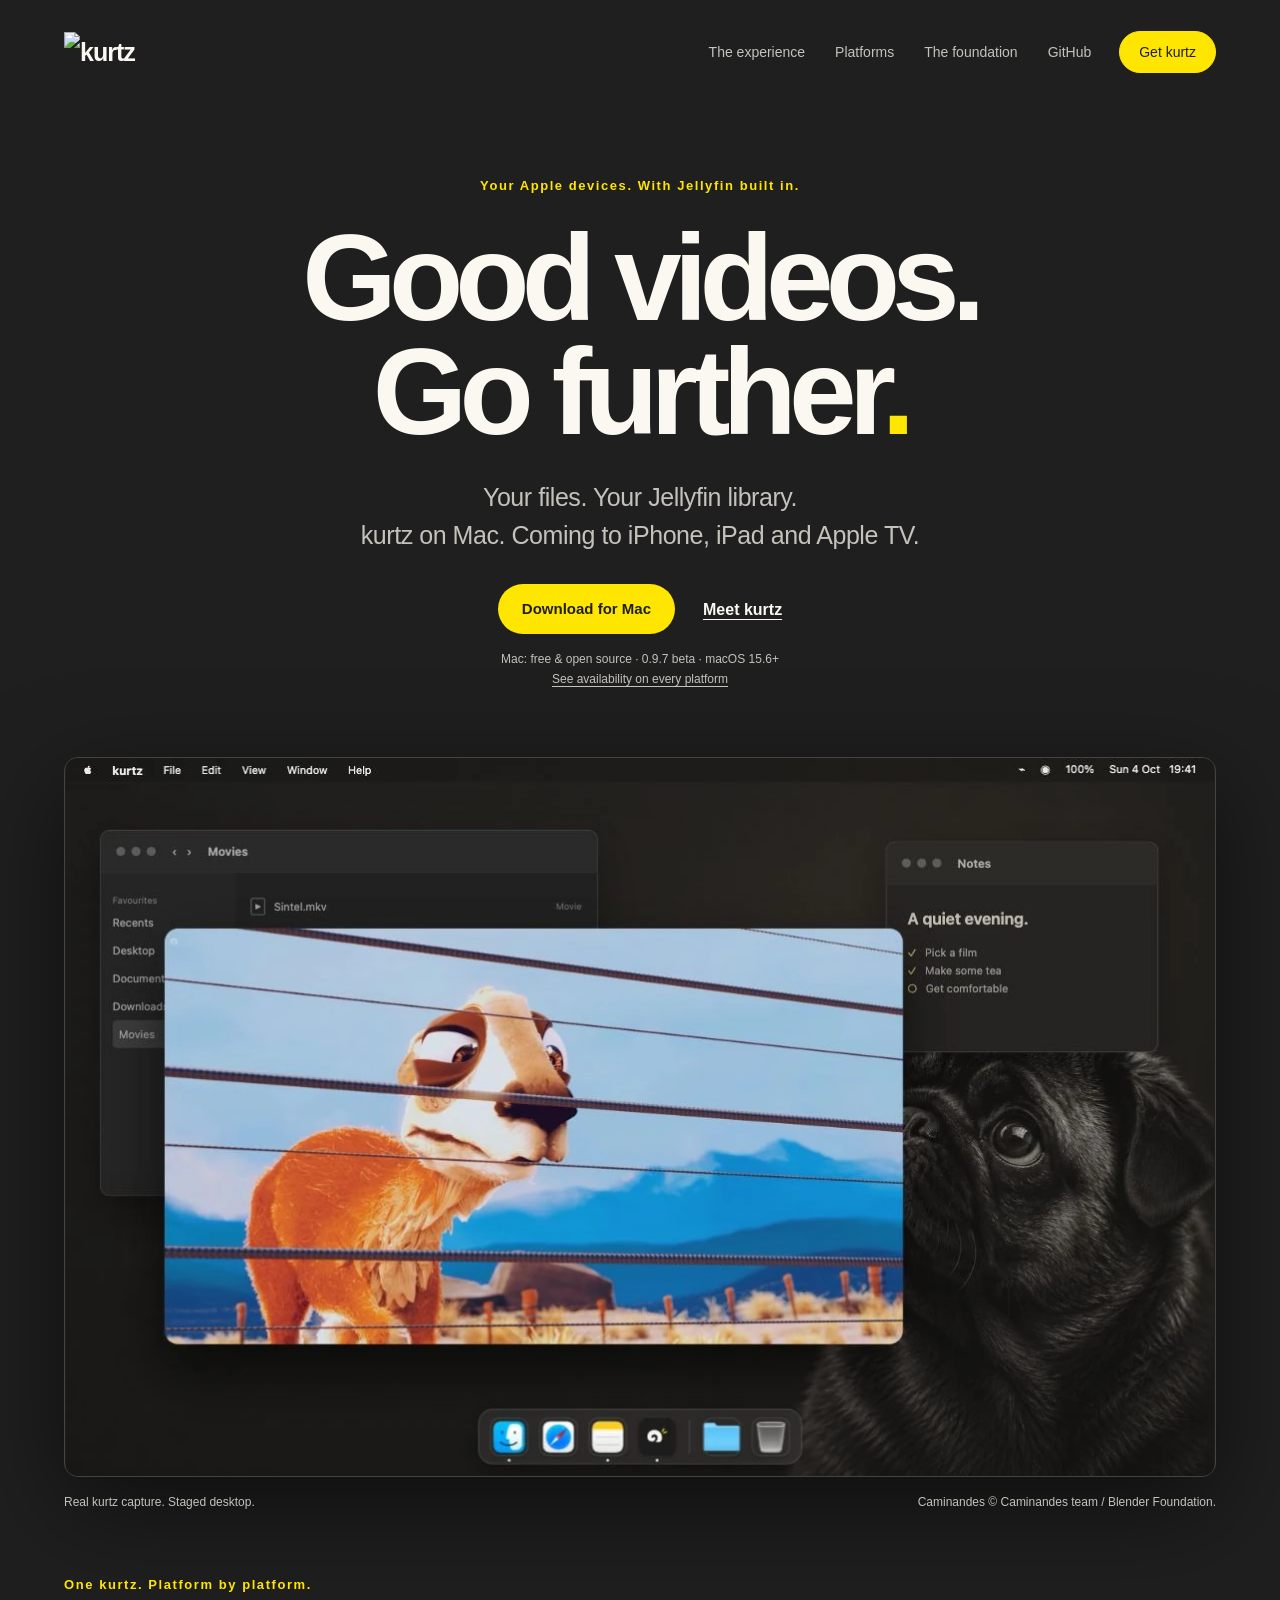
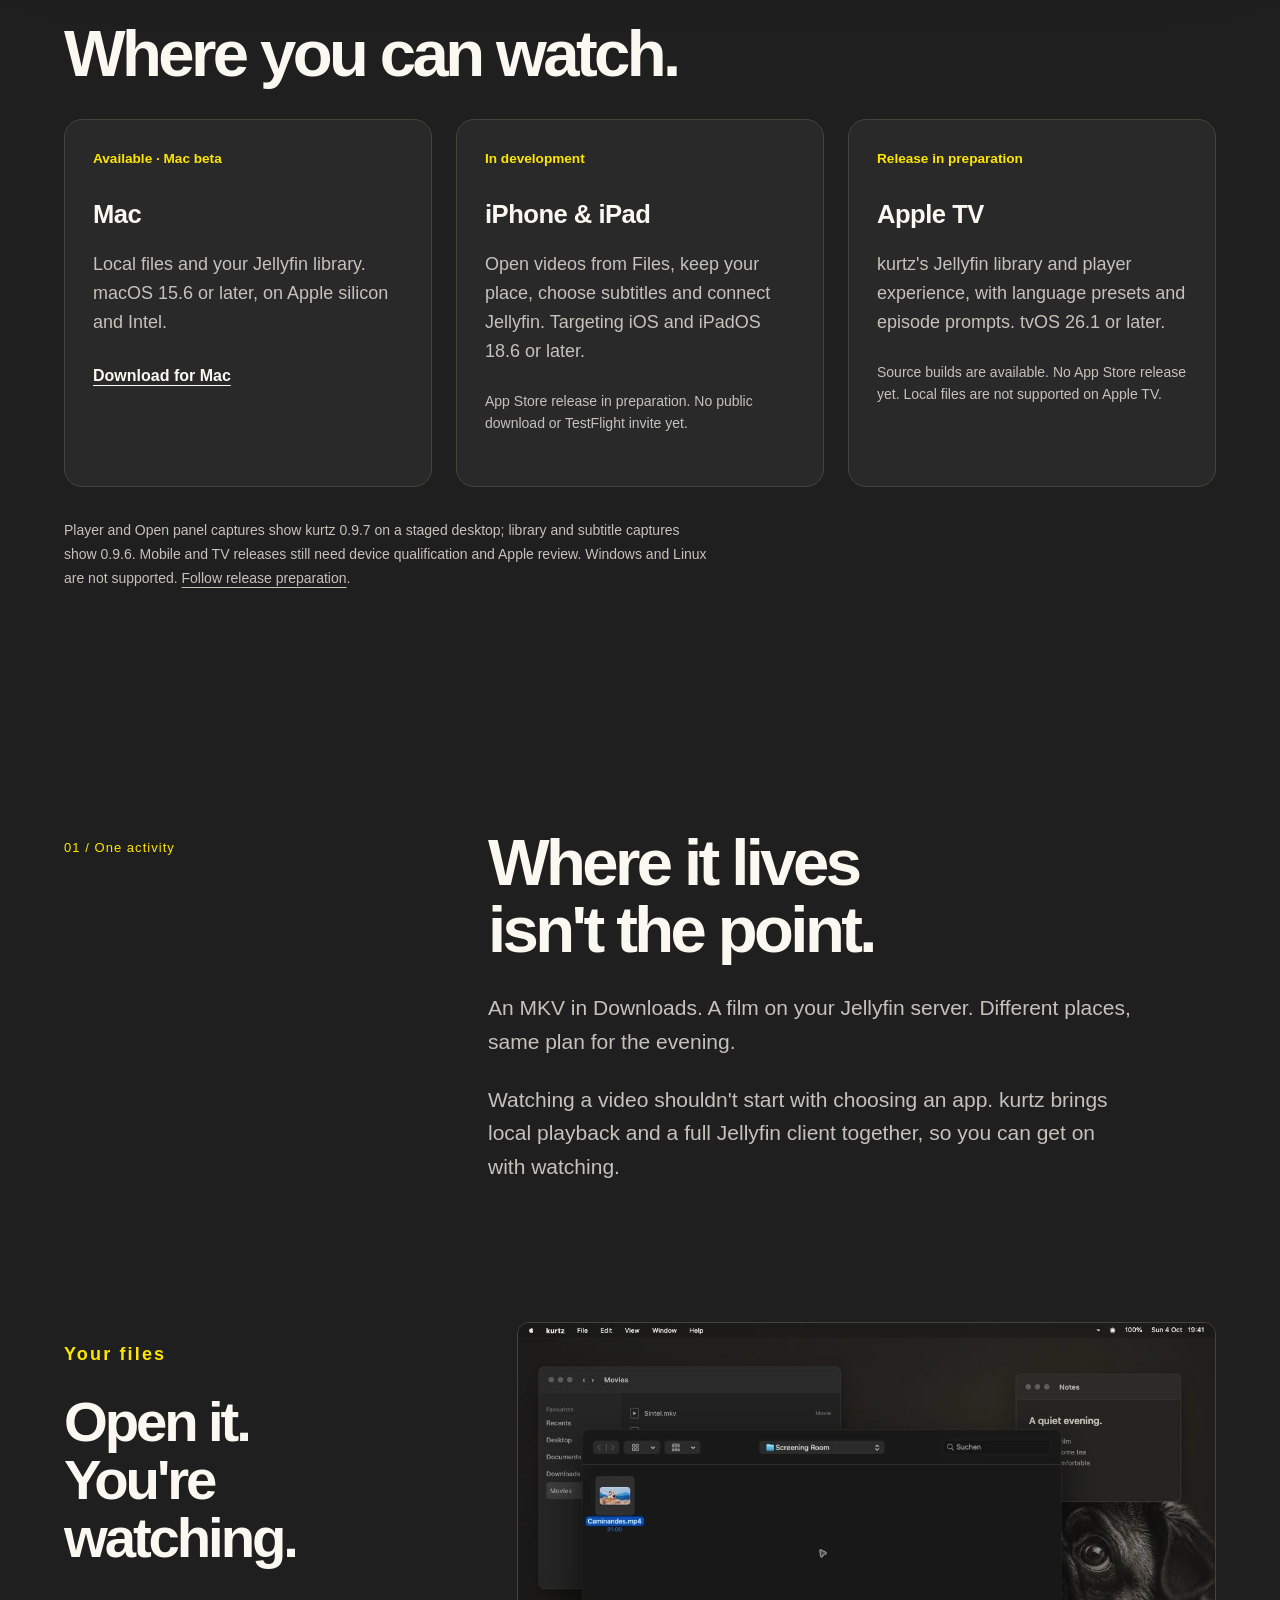
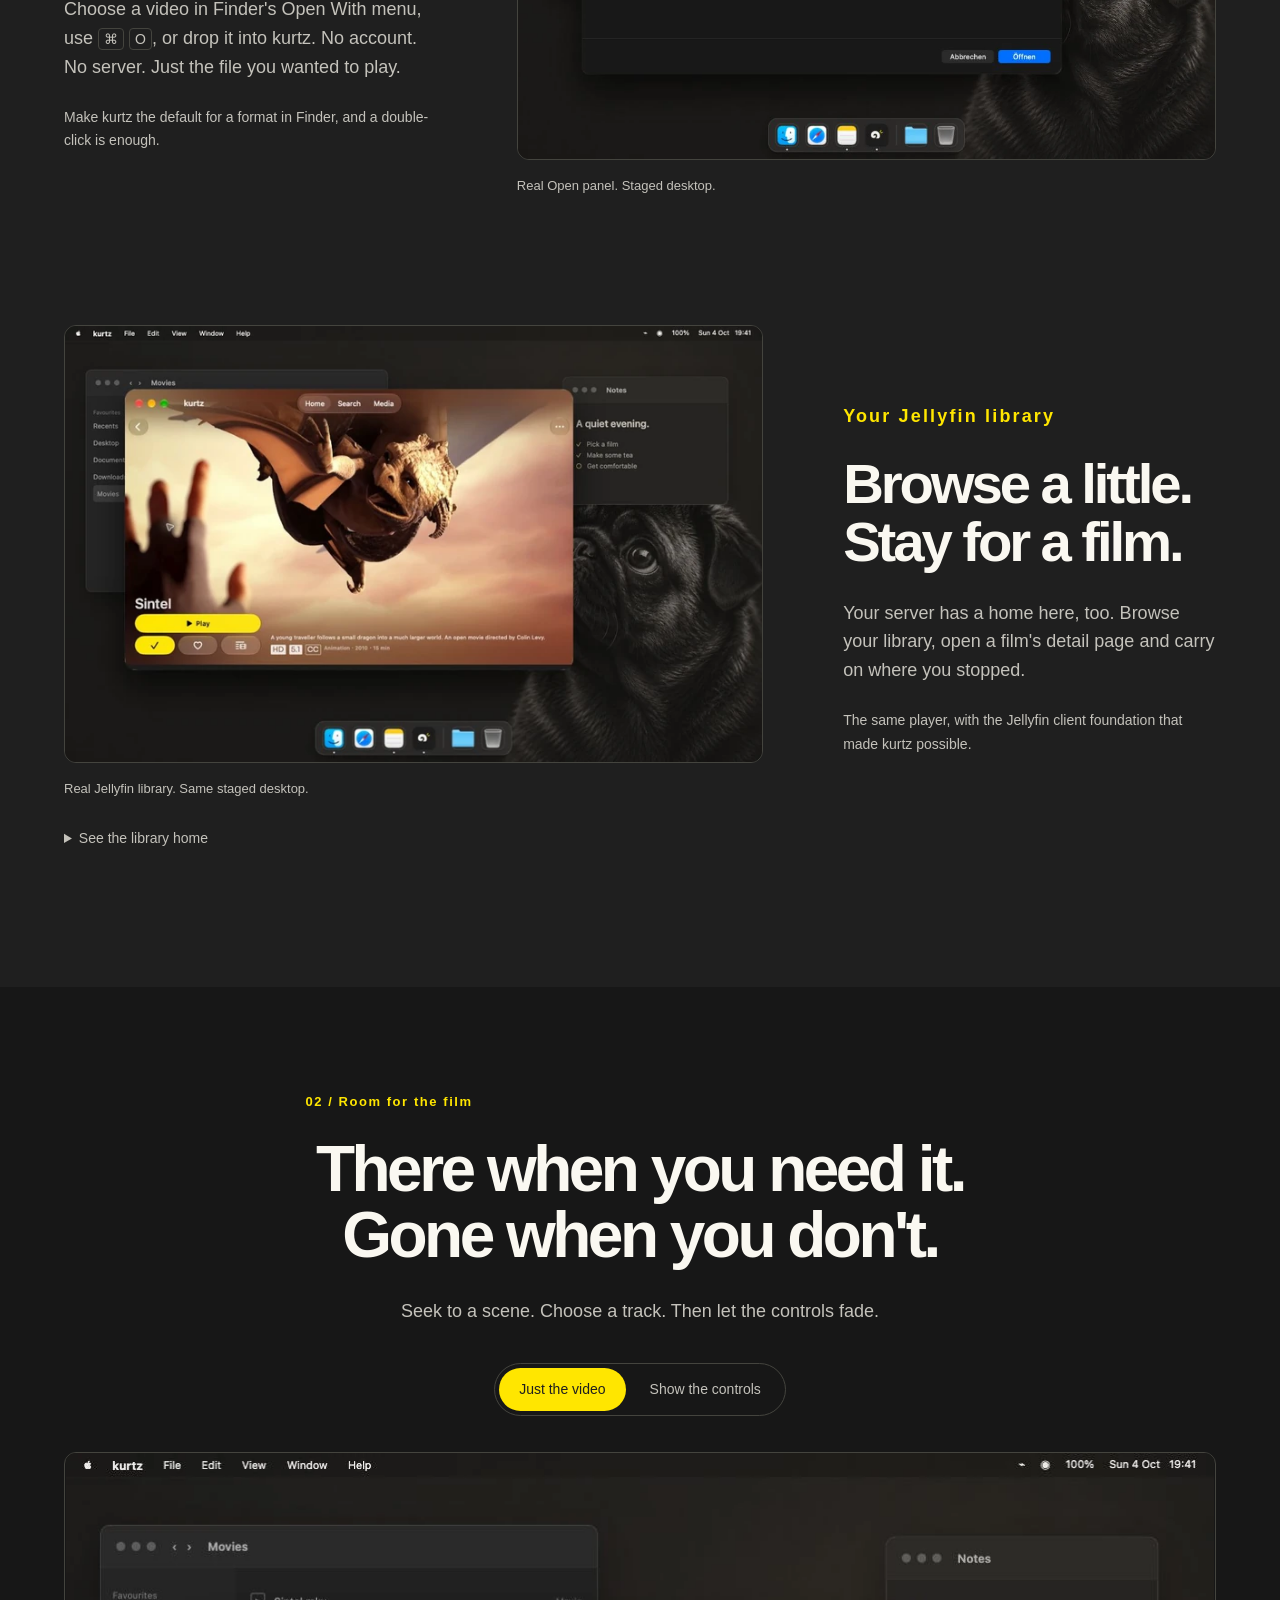
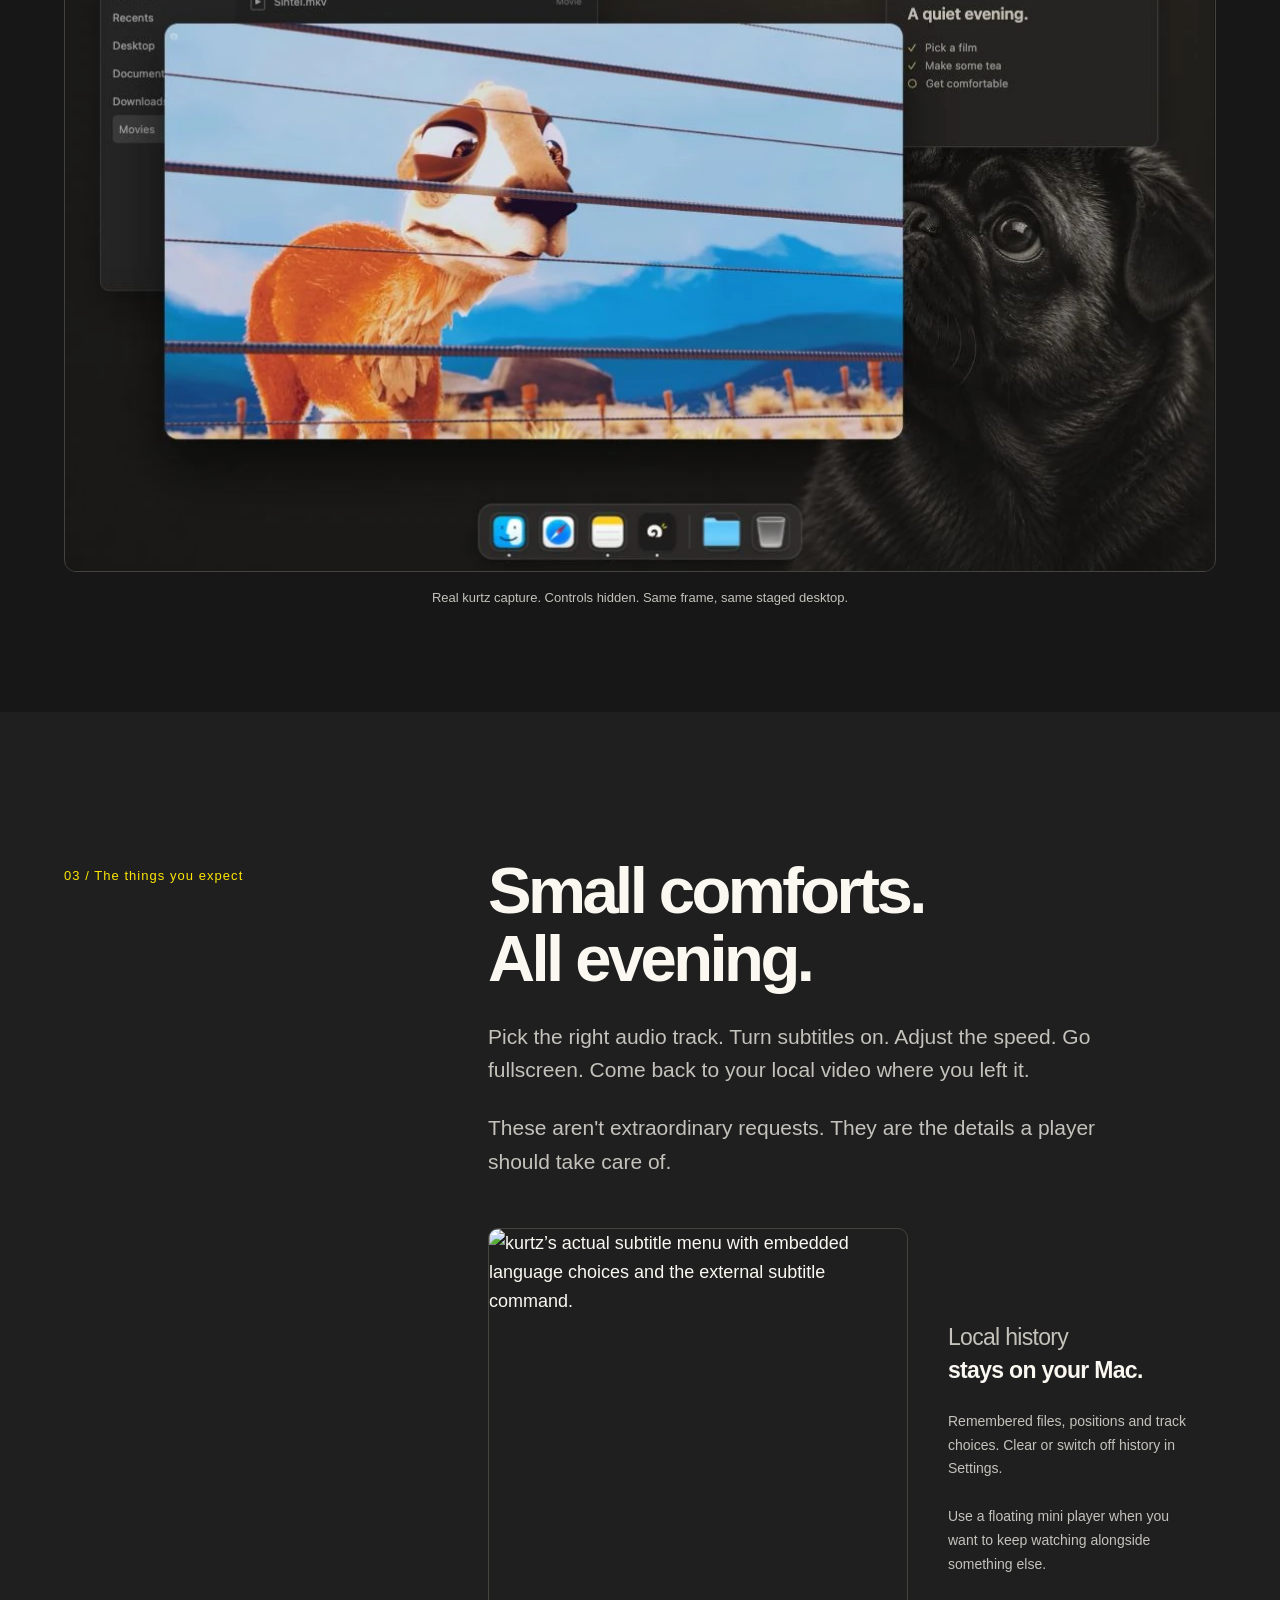
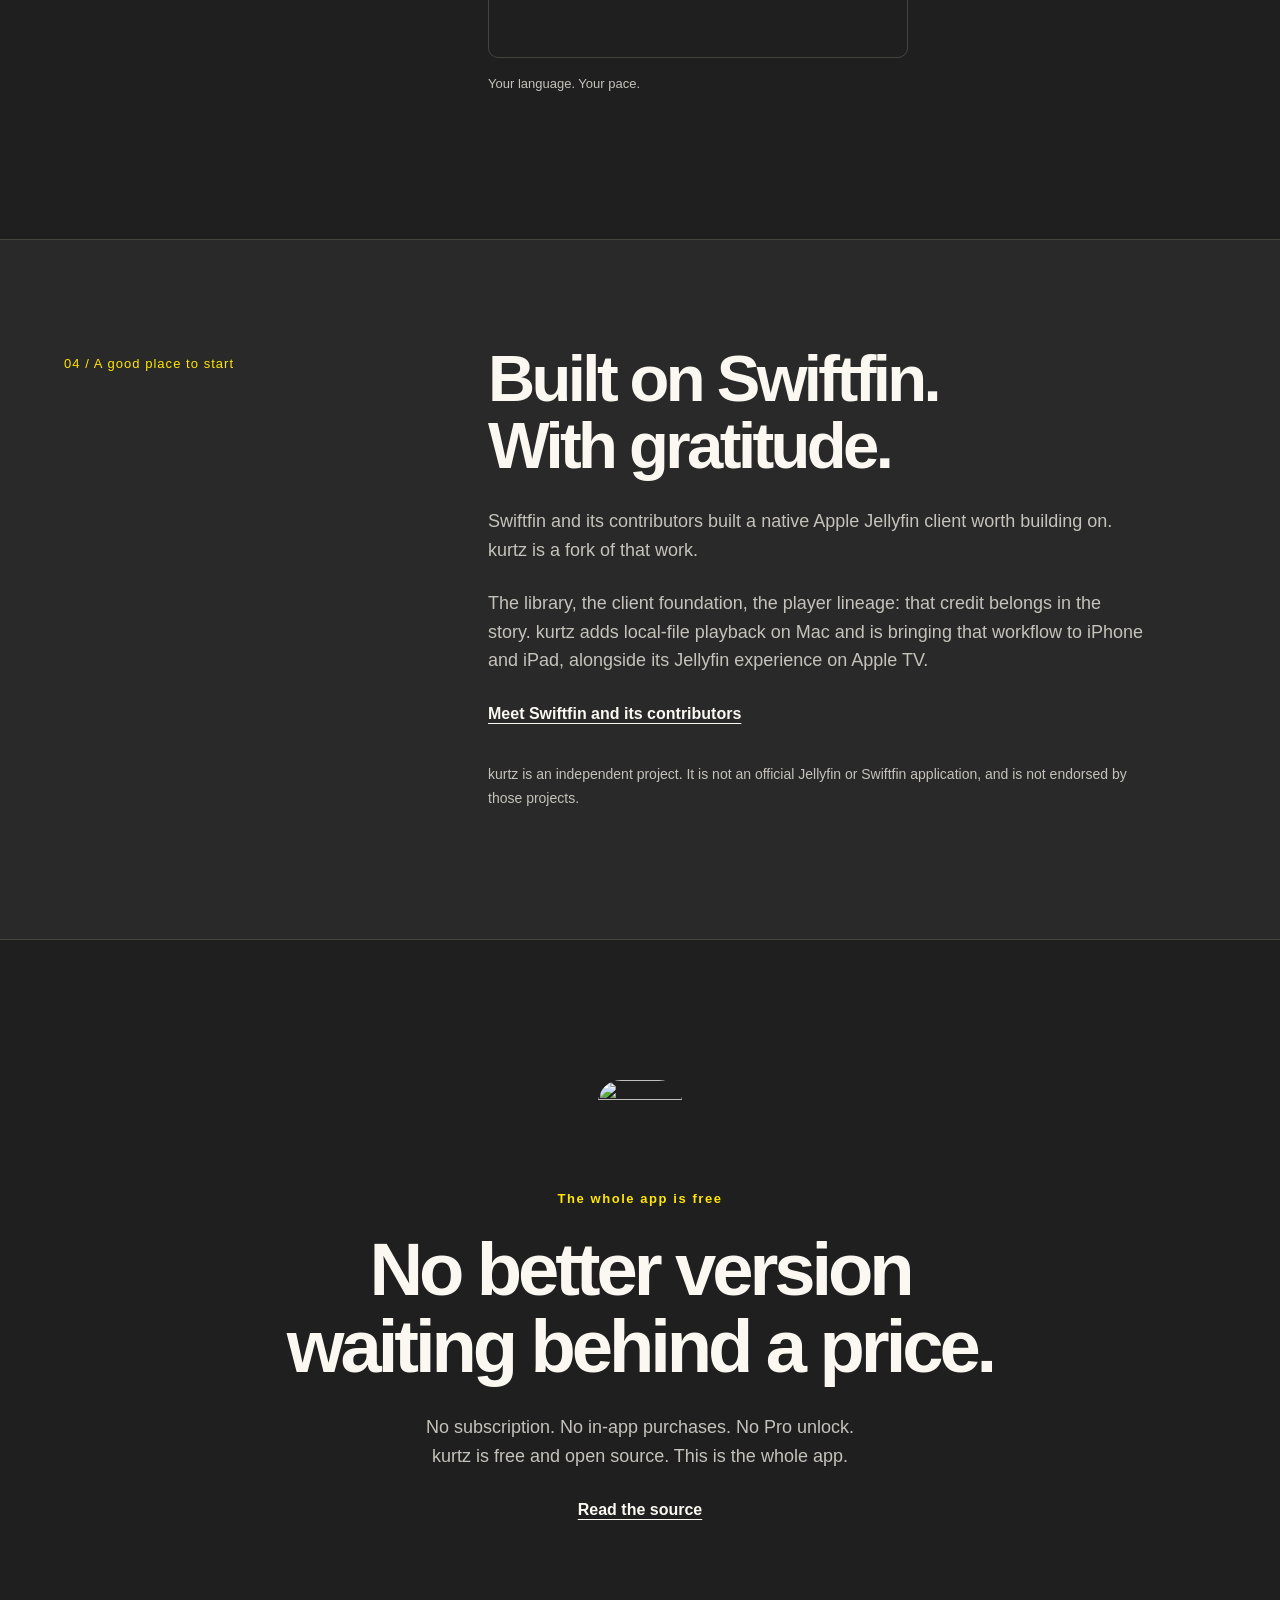
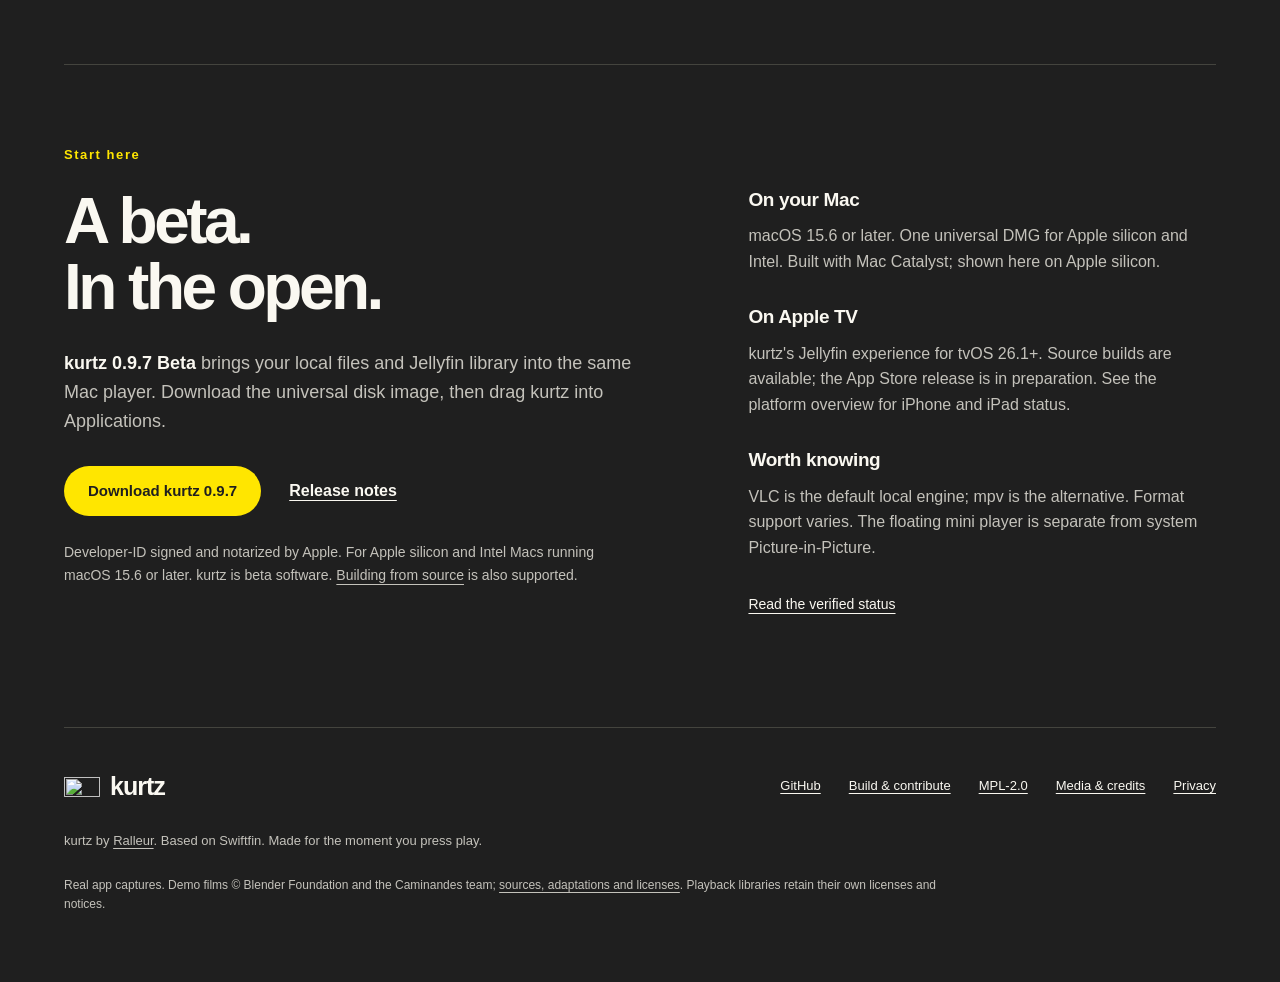
==== commit 546cf0ff: "Match library screenshot to the staged desktop presentation" ====
--- a/website/index.html
+++ b/website/index.html
@@ -62,7 +62,7 @@
     </article>
     <article class="moment library-moment">
       <div class="moment-copy"><p class="eyebrow">Your Jellyfin library</p><h2>Browse a little.<br>Stay for a film.</h2><p>Your server has a home here, too. Browse your library, open a film's detail page and carry on where you stopped.</p><p class="detail">The same player, with the Jellyfin client foundation that made kurtz possible.</p></div>
-      <figure class="window-shot"><picture><source media="(max-width: 600px)" srcset="assets/jellyfin-detail.webp"><img src="assets/jellyfin-detail.webp" width="823" height="515" loading="lazy" alt="kurtz’s actual Jellyfin detail page for Sintel, with playback controls and film information."></picture><figcaption>A real Jellyfin library, filled with openly licensed films.</figcaption><details><summary>See the library home</summary><picture><source media="(max-width: 600px)" srcset="assets/jellyfin-home-mobile.webp" width="430" height="363"><img src="assets/jellyfin-home.webp" width="823" height="363" loading="lazy" alt="kurtz’s home page with three openly licensed demo films."></picture></details></figure>
+      <figure class="window-shot"><picture><source media="(max-width: 600px)" srcset="assets/desktop-library-384.webp 384w, assets/desktop-library-768.webp 768w" sizes="89vw"><img src="assets/desktop-library-1152.webp" srcset="assets/desktop-library-768.webp 768w, assets/desktop-library-1152.webp 1152w" sizes="(max-width: 700px) 89vw, 58vw" width="1152" height="720" loading="lazy" alt="The real kurtz Jellyfin detail page for Sintel, on the staged Mac desktop with Finder, Notes and a subtle pug wallpaper."></picture><figcaption>Real Jellyfin library. Same staged desktop.</figcaption><details><summary>See the library home</summary><picture><source media="(max-width: 600px)" srcset="assets/jellyfin-home-mobile.webp" width="430" height="363"><img src="assets/jellyfin-home.webp" width="823" height="363" loading="lazy" alt="kurtz’s home page with three openly licensed demo films."></picture></details></figure>
     </article>
   </section>
 
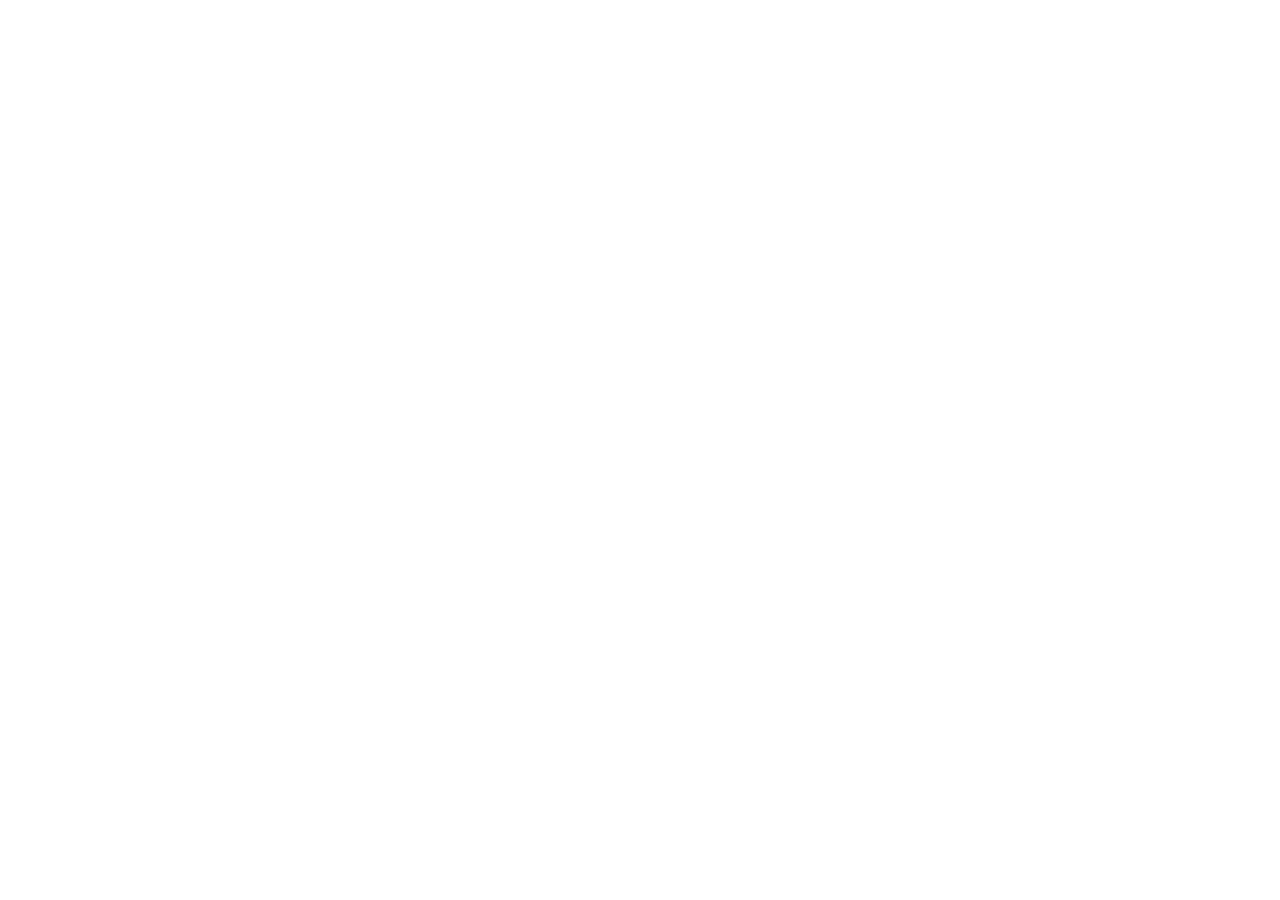
==== commit 560dcd98: "Forward legacy website pages to kurtz.app (AI-assisted) Website-only migration: preserve existing ap" ====
--- a/website/index.html
+++ b/website/index.html
@@ -6,7 +6,7 @@
   <title>kurtz — Good videos go further.</title>
   <meta name="description" content="kurtz for Mac, iPhone, iPad and Apple TV. Mac beta available now; iOS, iPadOS and tvOS releases in preparation. Free and open source, with Jellyfin built in.">
   <meta name="theme-color" content="#1f1f1f">
-  <link rel="canonical" href="https://ralleur.github.io/kurtz/">
+  <link rel="canonical" href="https://kurtz.app/player/">
   <meta property="og:type" content="website">
   <meta property="og:title" content="kurtz — Good videos go further.">
   <meta property="og:description" content="Your files. Your Jellyfin library. Mac beta available now. iPhone, iPad and Apple TV releases in preparation. Free and open source.">
@@ -18,6 +18,8 @@
   <link rel="icon" type="image/png" href="assets/kurtz-icon.png">
   <link rel="stylesheet" href="style.css">
   <script src="site.js" defer></script>
+<script>location.replace('https://kurtz.app/player/' + location.search + location.hash);</script>
+  <meta http-equiv="refresh" content="0; url=https://kurtz.app/player/">
 </head>
 <body>
 <a class="skip" href="#main">Skip to content</a>
